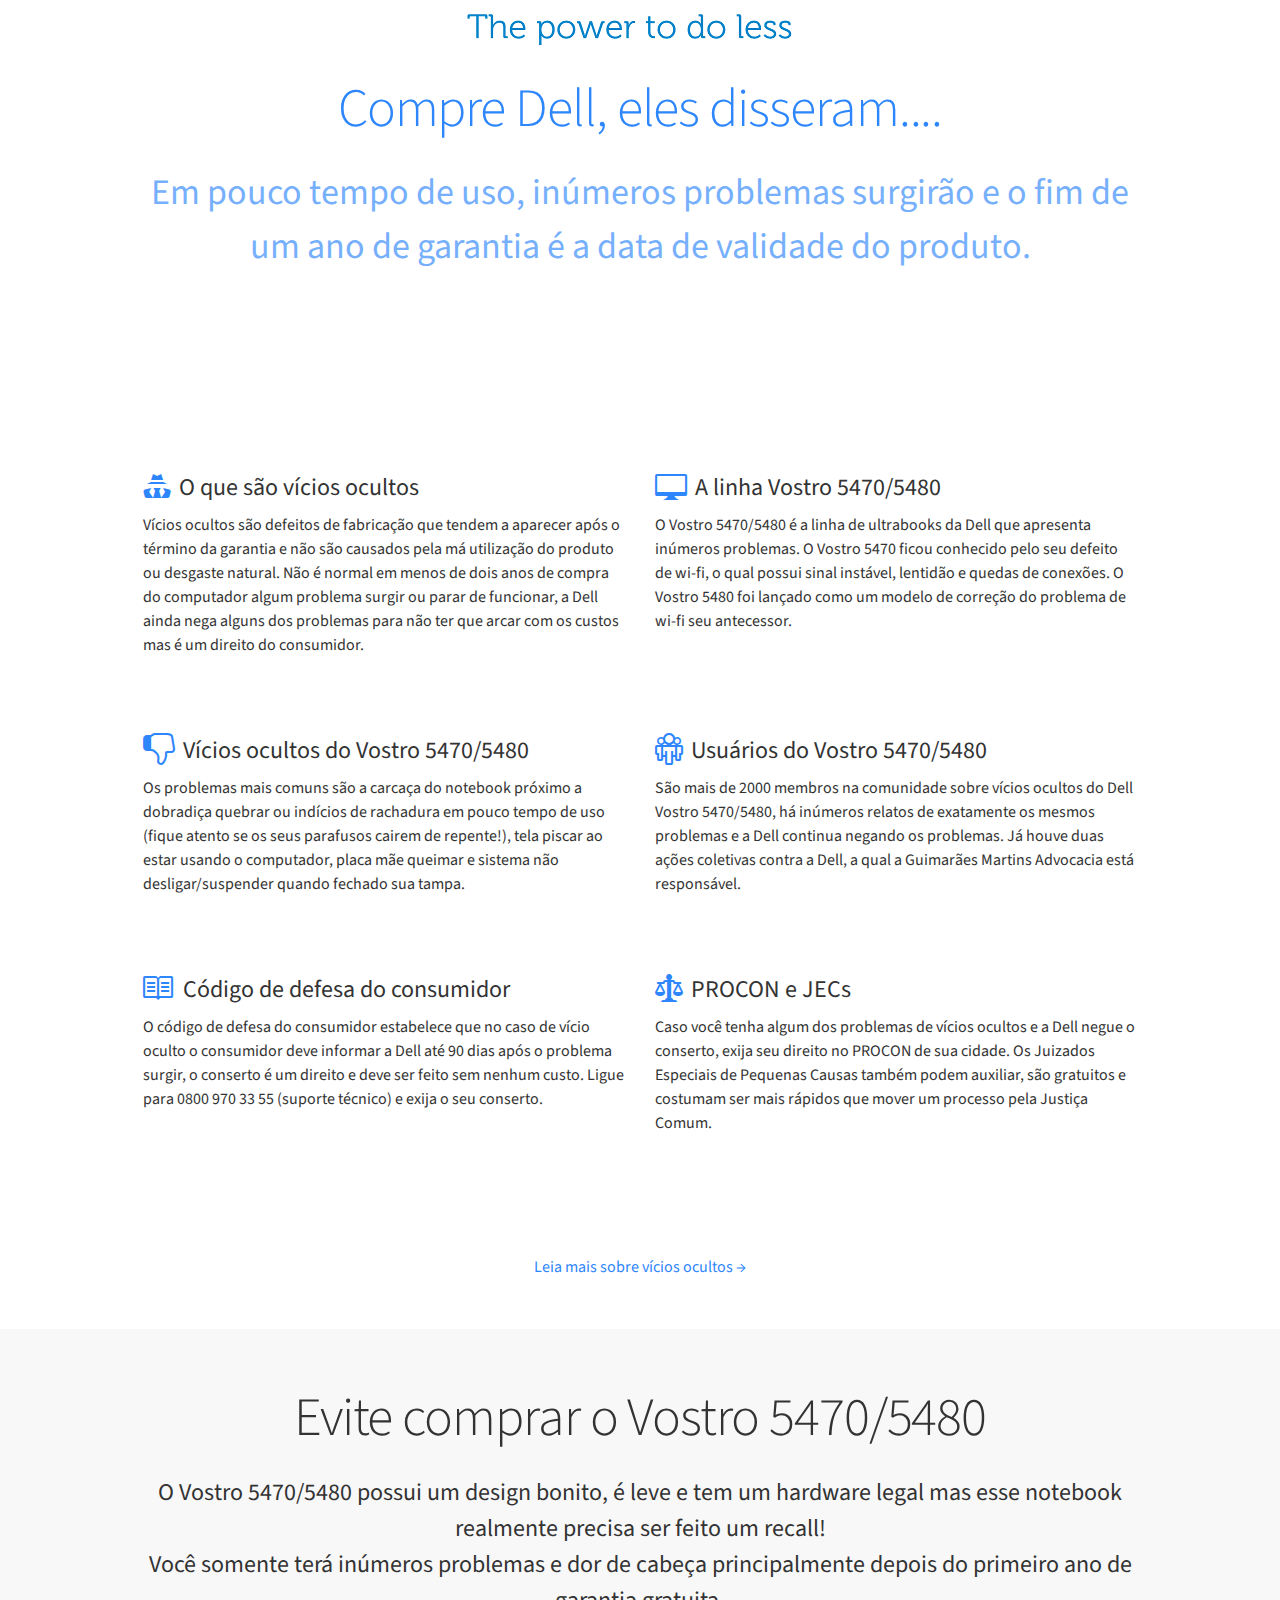
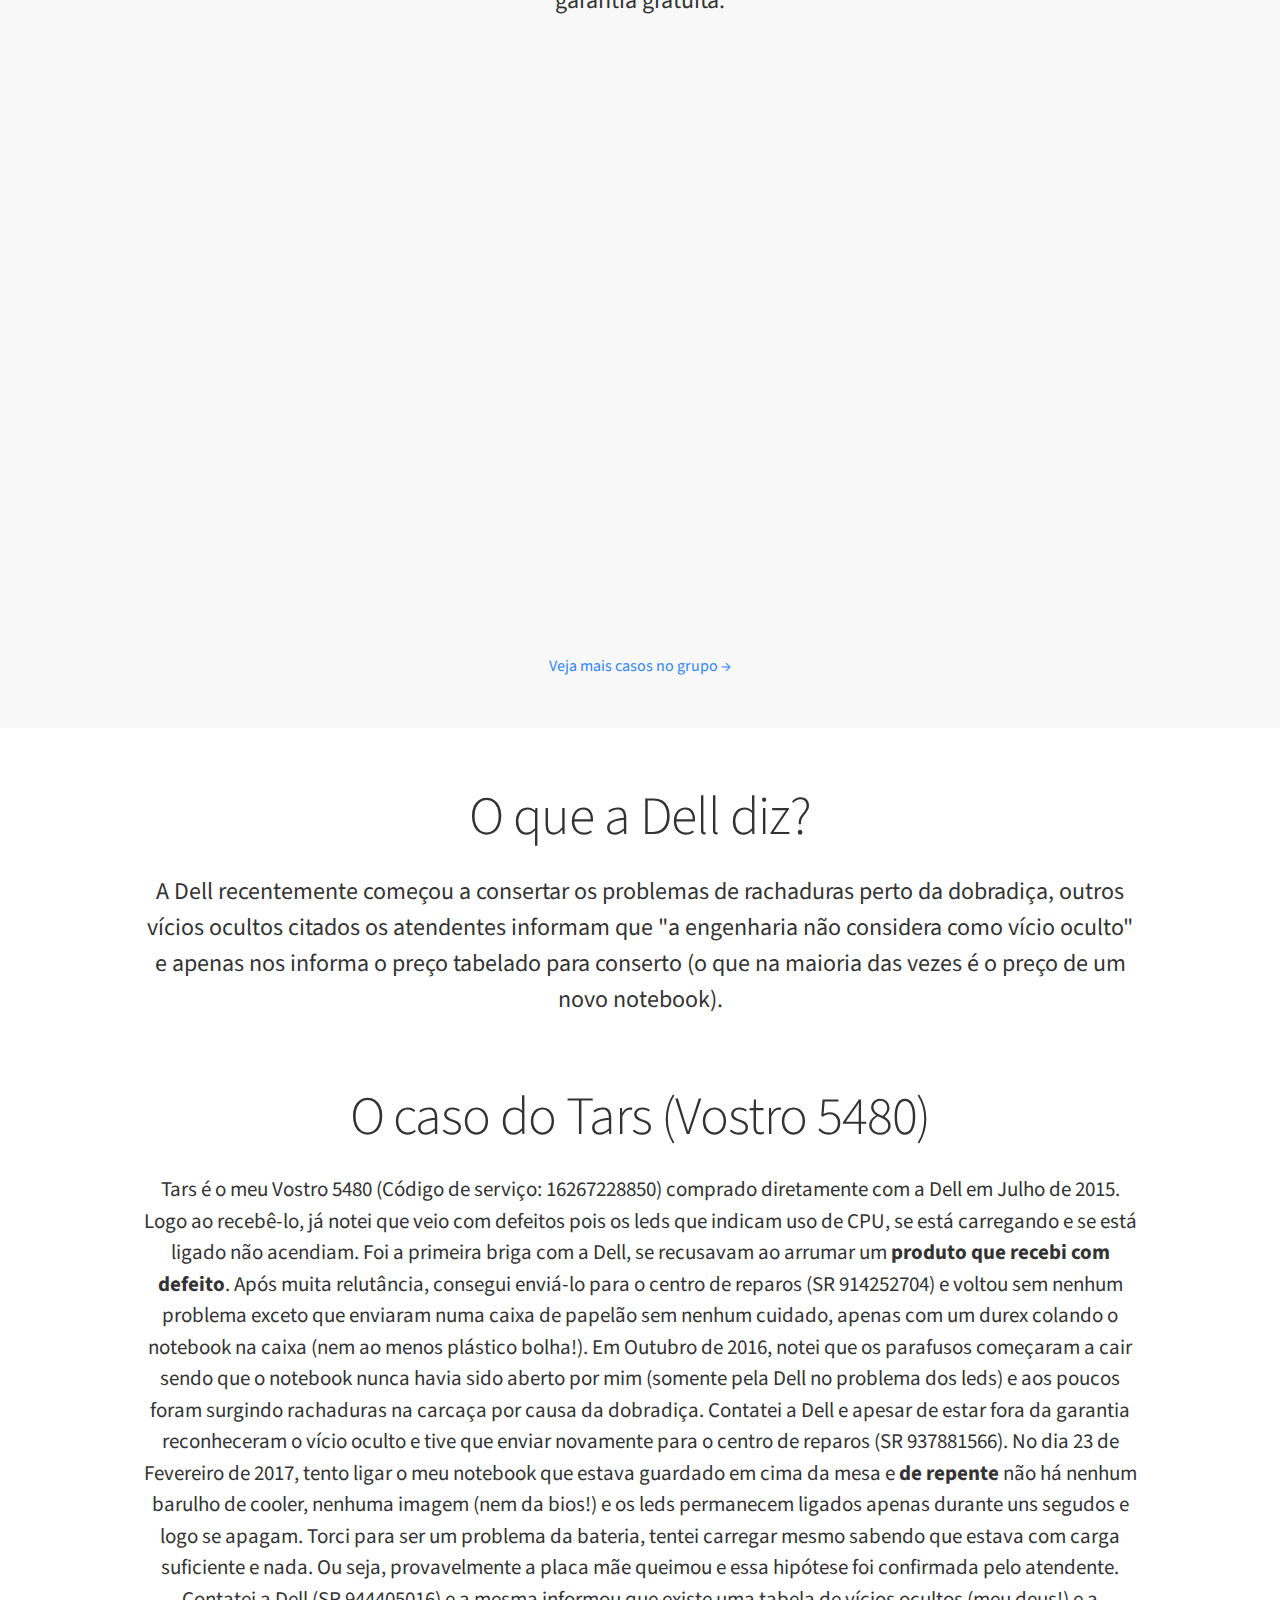
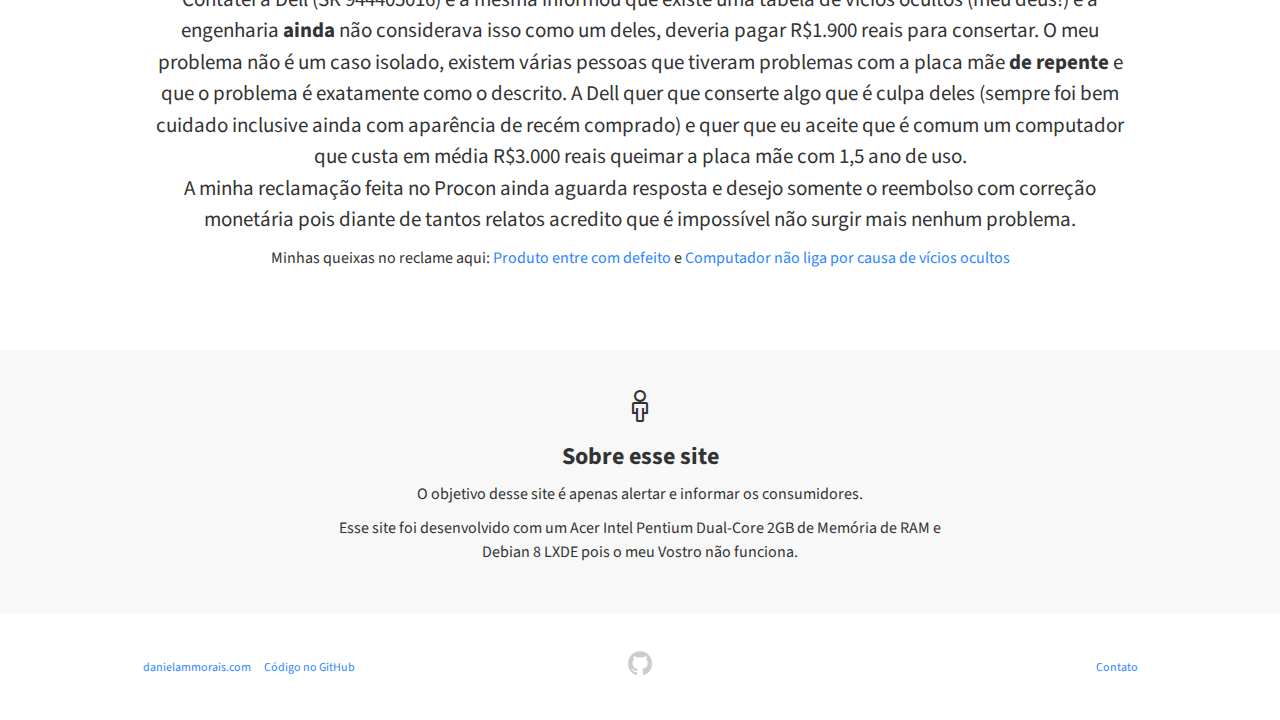
==== index.html @ db34f9fc "Alteracao de imagem" ====
<!DOCTYPE html>
<html lang="en">
<head>
  <meta charset="utf-8">
  <meta http-equiv="X-UA-Compatible" content="IE=edge">
  <meta name="viewport" content="width=device-width, initial-scale=1">
  <link rel="shortcut icon" href="/assets/img/favicon.ico" type="image/x-icon">
  <link rel="stylesheet" href="/assets/css/style.css">
  <link rel="stylesheet" href="https://fonts.googleapis.com/css?family=Source+Sans+Pro:400,300,700">
<script>
  (function(i,s,o,g,r,a,m){i['GoogleAnalyticsObject']=r;i[r]=i[r]||function(){
  (i[r].q=i[r].q||[]).push(arguments)},i[r].l=1*new Date();a=s.createElement(o),
  m=s.getElementsByTagName(o)[0];a.async=1;a.src=g;m.parentNode.insertBefore(a,m)
  })(window,document,'script','https://www.google-analytics.com/analytics.js','ga');

  ga('create', 'UA-92626736-1', 'auto');
  ga('send', 'pageview');

</script>
</head>

<body class="home">

  <div class="full-width olives">
    <div class="navbar">
        <div class="container">
            <!--<a href="/"><img class="logo" src="/assets/img/logomark.png" alt="GitHub and Government" width="269" height="23"></a>
            <ul>
              <li><a href="/community/">Who's using GitHub</a></li>
              <li><a href="https://github.com/government/welcome#readme">Peer Group</a></li>
              <li><a href="/accessibility">Accessibility</a></li>
              <li><a href="/#contact-a-human">Contact</a></li>
            </ul>-->
        </div>
    </div>
    <!-- .full-width here gets closed on support-page.html and home.html layouts -->

  <div class="splash container">
    <div class="row-fluid">
      <div class="span12">
        <!--<h1>How build software</h1>
        <h2>Collaborate on code, data, policy, or procurement within your agency or with the public.</h2>-->
      </div>
    </div>
  </div>
</div><!-- ends .full-width that started in header.html -->

<div>

 <div class="splash container">
 	<div class="row-fluid">
		<div class="span12">
	        <h1>Compre Dell, eles disseram....</h1>
	        <h2>Em pouco tempo de uso, inúmeros problemas surgirão e o fim de um ano de garantia é a data de validade do produto.</h2>
	    </div>
    </div>
</div>
<div class="mini-section">
<div class="section container features">
  <div class="row">
    <div class="col-md-6 feature">
      <span class="mega-octicon octicon-gist-secret"></span>
      <h3>O que são vícios ocultos</h3>
      <p>Vícios ocultos são defeitos de fabricação que tendem a aparecer após o término da garantia e não são causados pela má utilização do produto ou desgaste natural. Não é normal em menos de dois anos de compra do computador algum problema surgir ou parar de funcionar, a Dell ainda nega alguns dos problemas para não ter que arcar com os custos mas é um direito do consumidor.</p>
    </div>
    <div class="col-md-6 feature">
      <span class="mega-octicon octicon-device-desktop"></span>
	  <h3>A linha Vostro 5470/5480</h3>
      <p>O Vostro 5470/5480 é a linha de ultrabooks da Dell que apresenta inúmeros problemas. O Vostro 5470 ficou conhecido pelo seu defeito de wi-fi, o qual possui sinal instável, lentidão e quedas de conexões. O Vostro 5480 foi lançado como um modelo de correção do problema de wi-fi seu antecessor. </p>
    </div>
  </div>

  <div class="row">
    <div class="col-md-6 feature">
      <span class="mega-octicon octicon-thumbsdown"></span>
      <h3>Vícios ocultos do Vostro 5470/5480</h3>
      <p>Os problemas mais comuns são a carcaça do notebook próximo a dobradiça quebrar ou indícios de rachadura em pouco tempo de uso (fique atento se os seus parafusos cairem de repente!), tela piscar ao estar usando o computador, placa mãe queimar e sistema não desligar/suspender quando fechado sua tampa. </p>
    </div>
    <div class="col-md-6 feature">
      <span class="mega-octicon octicon-organization"></span>
	 <h3>Usuários do Vostro 5470/5480</h3>
      <p>São mais de 2000 membros na comunidade sobre vícios ocultos do Dell Vostro 5470/5480, há inúmeros relatos de exatamente os mesmos problemas e a Dell continua negando os problemas. Já houve duas ações coletivas contra a Dell, a qual a Guimarães Martins Advocacia está responsável.</p>
    </div>
  </div>

  <div class="row">
    <div class="col-md-6 feature">
      <span class="mega-octicon octicon-book"></span>
 <h3>Código de defesa do consumidor</h3>
      <p>O código de defesa do consumidor estabelece que no caso de vício oculto o consumidor deve informar a Dell até 90 dias após o problema surgir, o conserto é um direito e deve ser feito sem nenhum custo. Ligue para  0800 970 33 55 (suporte técnico) e exija o seu conserto. </p>
    </div>
    <div class="col-md-6 feature">
      <span class="mega-octicon octicon-law"></span>
      <h3>PROCON e JECs</h3>
      <p>Caso você tenha algum dos problemas de vícios ocultos e a Dell negue o conserto, exija seu direito no PROCON de sua cidade. Os Juizados Especiais de Pequenas Causas também podem auxiliar, são gratuitos e costumam ser mais rápidos que mover um processo pela Justiça Comum.</p>
    </div>
  </div>
  </div>
  <p><a href="https://joaoluizcunhajunior.jusbrasil.com.br/artigos/183881141/vicio-oculto-voce-sabe-o-que-e">Leia mais sobre vícios ocultos &rarr;</a></p>
</div>
</div>

<div class="mini-section more-than">
  <div class="container">
    <h1 id="more-than-just-code">Evite comprar o Vostro 5470/5480</h1>
    <h3 class="lead-graf">O Vostro 5470/5480 possui um design bonito, é leve e tem um hardware legal mas esse notebook realmente precisa ser feito um recall!<br> Você somente terá inúmeros problemas e dor de cabeça principalmente depois do primeiro ano de garantia gratuita.</h3>

    <div class="row section source-data-code">
      <div class="col-md-4 animate-out">
        <h3>Tela piscando</h3>
          <img src="assets/img/vostro_1.jpg" alt="Problema de tela piscando"/></a>
        </p>
        <small>Durante o uso normal, a tela começa a piscar de repente! Sortudos (só que não!) são aqueles que a placa mãe já queima de vez e os poupa de mais esse problema.</small>
      </div>

      <div class="col-md-4 animate-out">
        <h3>Rachaduras na carcaça</h3>
          <img src="assets/img/vostro_2.jpg" alt="GeoJSON diff of Illinois 4th Congressional District"/></a>
        </p>
        <small>Próximo a dobradiça surgirão pequenas rachaduras e seu coração até dói de abrir/fechar a tampa</small>
      </div>

      <div class="col-md-4 animate-out">
        <h3>A Dell não é cuidadosa</h3>
          <img src="assets/img/vostro_3.jpg" alt="Project Open Data"/></a>
        </p>
        <small>Seu notebook sempre irá retornar do reparo numa caixa toda ferrada e apenas com uns durex colados (nem ao menos plástico bolha)</a></small>
      </div>
    </div>

  </div>
  <p><a href="https://www.facebook.com/groups/837048073078590/">Veja mais casos no grupo &rarr;</a></p>
</div>


<div class="mini-section" style="overflow: hidden;">
  <div class="container">
    <h1 id="join-the-revolution">O que a Dell diz?</h1>
    <h3 class="lead-graf">A Dell recentemente começou a consertar os problemas de rachaduras perto da dobradiça, outros vícios ocultos citados os atendentes informam que "a engenharia não considera como vício oculto" e apenas nos informa o preço tabelado para conserto (o que na maioria das vezes é o preço de um novo notebook).</h3>
  </div>

<div id="get-started" class="mini-section">
  <div class="container">
    <h1>O caso do Tars (Vostro 5480)</h1>
    <h3 class="lead-graf">Tars é o meu Vostro 5480 (Código de serviço: 16267228850) comprado diretamente com a Dell em Julho de 2015. Logo ao recebê-lo, já notei que veio com defeitos pois os leds que indicam uso de CPU, se está carregando e se está ligado não acendiam. Foi a primeira briga com a Dell, se recusavam ao arrumar um <b>produto que recebi com defeito</b>. Após muita relutância, consegui enviá-lo para o centro de reparos (SR 914252704) e voltou sem nenhum problema exceto que enviaram numa caixa de papelão sem nenhum cuidado, apenas com um durex colando o notebook na caixa (nem ao menos plástico bolha!). Em Outubro de 2016, notei que os parafusos começaram a cair sendo que o notebook nunca havia sido aberto por mim (somente pela Dell no problema dos leds) e aos poucos foram surgindo rachaduras na carcaça por causa da dobradiça. Contatei a Dell e apesar de estar fora da garantia reconheceram o vício oculto e tive que enviar novamente para o centro de reparos (SR 937881566). No dia 23 de Fevereiro de 2017, tento ligar o meu notebook que estava guardado em cima da mesa e <b>de repente</b> não há nenhum barulho de cooler, nenhuma imagem (nem da bios!) e os leds permanecem ligados apenas durante uns segudos e logo se apagam. Torci para ser um problema da bateria, tentei carregar mesmo sabendo que estava com carga suficiente e nada. Ou seja, provavelmente a placa mãe queimou e essa hipótese foi confirmada pelo atendente. Contatei a Dell (SR 944405016) e a mesma informou que existe uma tabela de vícios ocultos (meu deus!) e a engenharia <b>ainda</b> não considerava isso como um deles, deveria pagar R$1.900 reais para consertar. O meu problema não é um caso isolado, existem várias pessoas que tiveram problemas com a placa mãe <b>de repente</b> e que o problema é exatamente como o descrito. A Dell quer que conserte algo que é culpa deles (sempre foi bem cuidado inclusive ainda com aparência de recém comprado) e quer que eu aceite que é comum um computador que custa em média R$3.000 reais queimar a placa mãe com 1,5 ano de uso.<br>A minha reclamação feita no Procon ainda aguarda resposta e desejo somente o reembolso com correção monetária pois diante de tantos relatos acredito que é impossível não surgir mais nenhum problema.</h3>
Minhas queixas no reclame aqui: <a href="https://www.reclameaqui.com.br/13898141/dell-computadores-do-brasil/produto-entregue-com-defeito/">Produto entre com defeito</a> e <a href="https://www.reclameaqui.com.br/QBxK4xkMr_aJlCnK/dell-computadores-do-brasil/computador-nao-liga-por-causa-de-vicios-ocultos/">Computador não liga por causa de vícios ocultos</a>

    </div>
</div>
</div>


<div id="contact-a-human" class="full-width human">
  <div class="container mini-section">
    <span class="mega-octicon octicon-person"></span>
    <h3>Sobre esse site</h3>
	<p>O objetivo desse site é apenas alertar e informar os consumidores.</p>
	<p>Esse site foi desenvolvido com um Acer Intel Pentium Dual-Core 2GB de Memória de RAM e Debian 8 LXDE pois o meu Vostro não funciona.</p>
  </div>
</div>


</div>

    <footer class="container">
      <div class="site-footer clearfix">
        <ul class="site-footer-links right no-style-list">
          <li><a href="mailto:dani.m@hotmail.co.uk">Contato</a></li>
        </ul>

        <a href="/">
          <span class="mega-octicon octicon-mark-github"></span>
        </a>

        <ul class="site-footer-links no-style-list">
          <li><a href="http://danielammorais.com/">danielammorais.com</a></li>
          <li class="no-mobile"><a href="https://github.com/naocompredell">Código no GitHub</a></li>
        </ul>
      </div>
    </footer>
    <script src="/assets/vendor/anchor-js/anchor.min.js"></script>
    <script src="/assets/vendor/jquery/dist/jquery.min.js"></script>
    <script>anchors.add('.org-type h4');</script>
    
      <script src="/assets/js/home.js"></script>
    
  </body>
</html>
<!-- Proudly powered by GitHub Pages ~ Generated 2017-02-26 11:15:12 -0300 -->
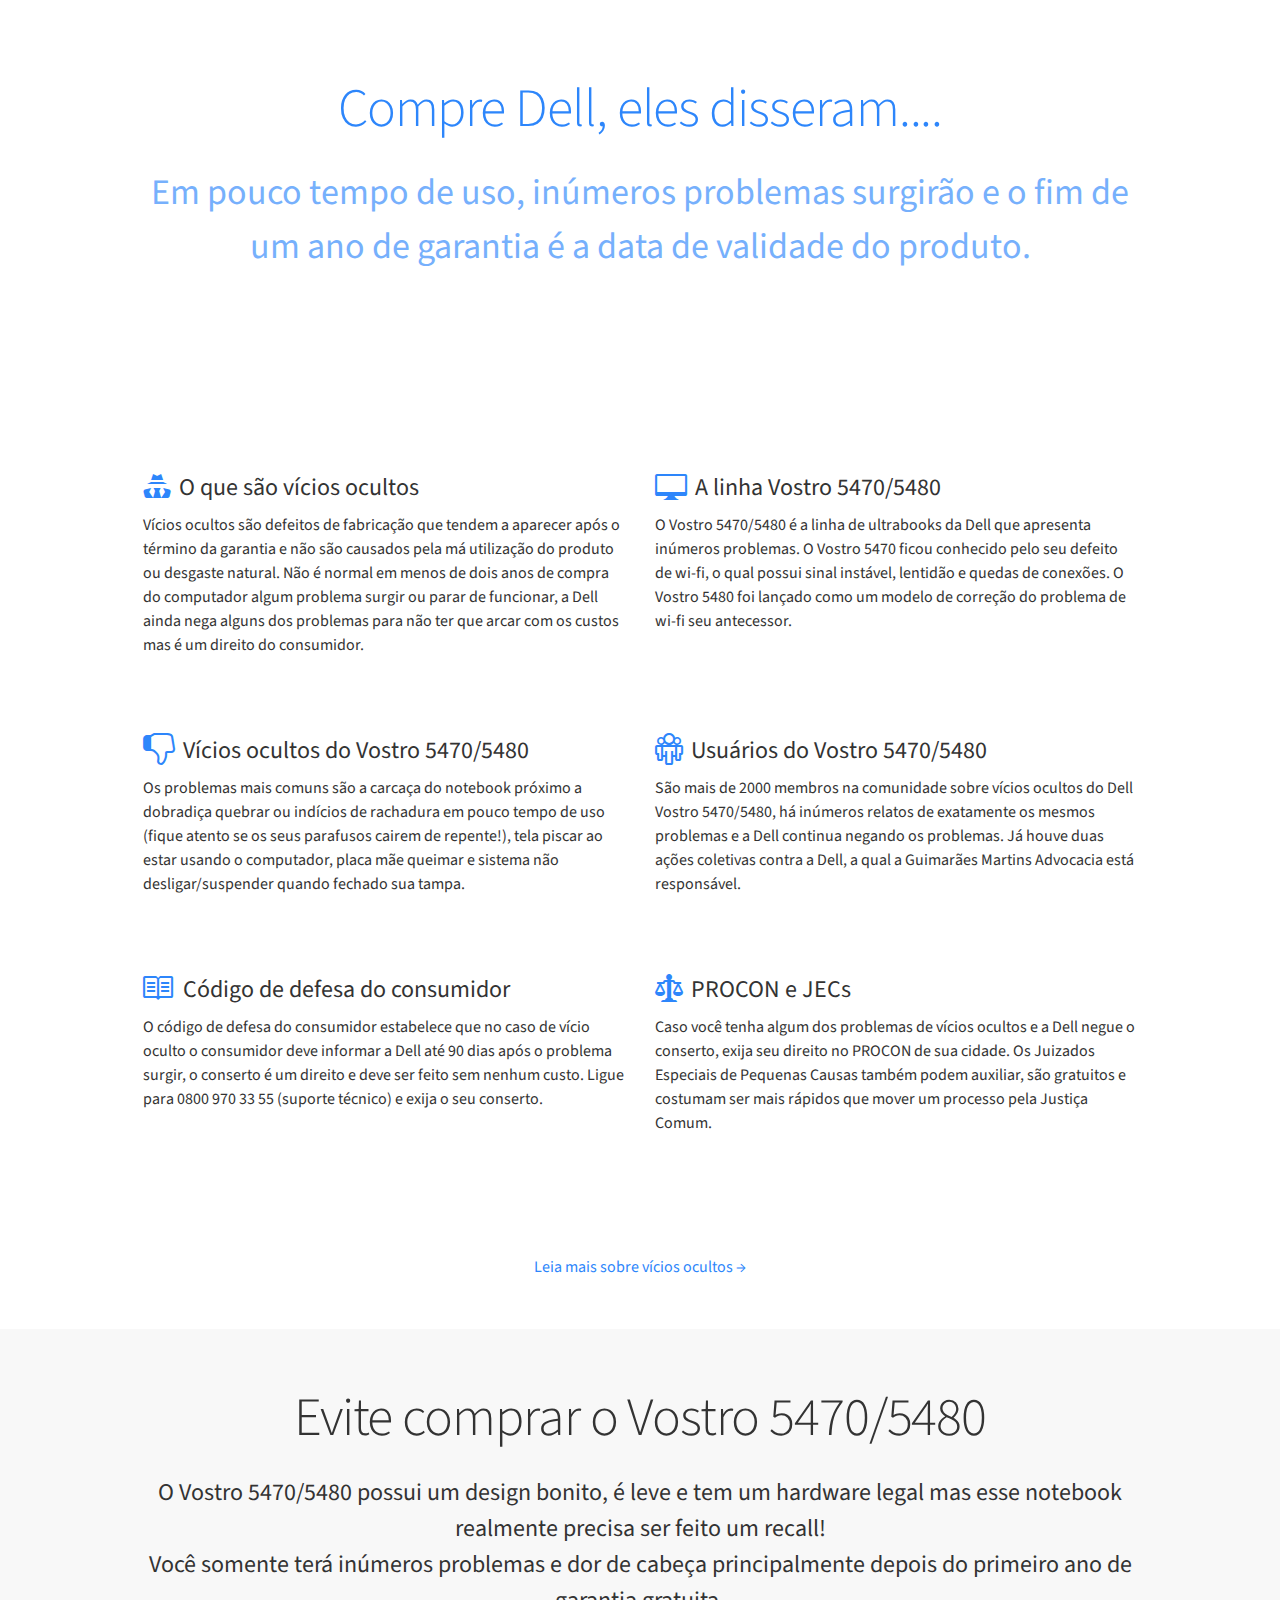
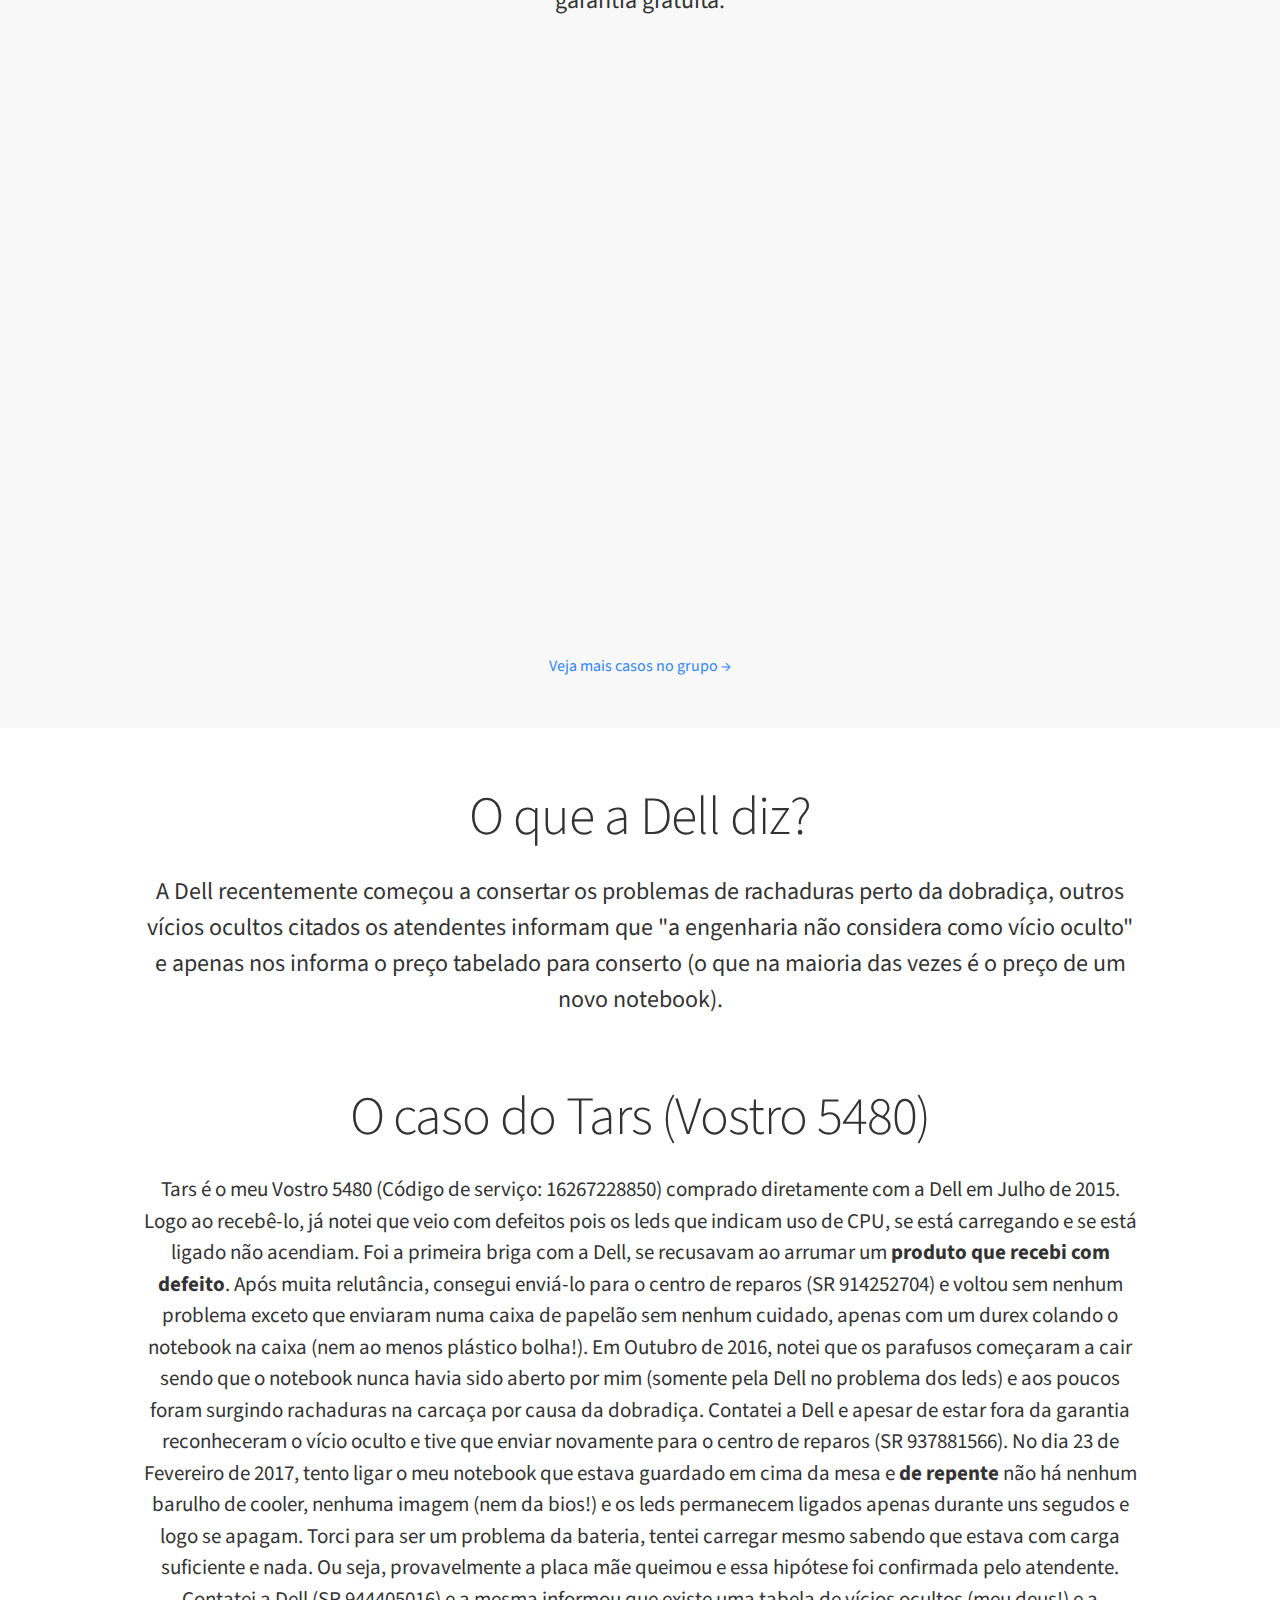
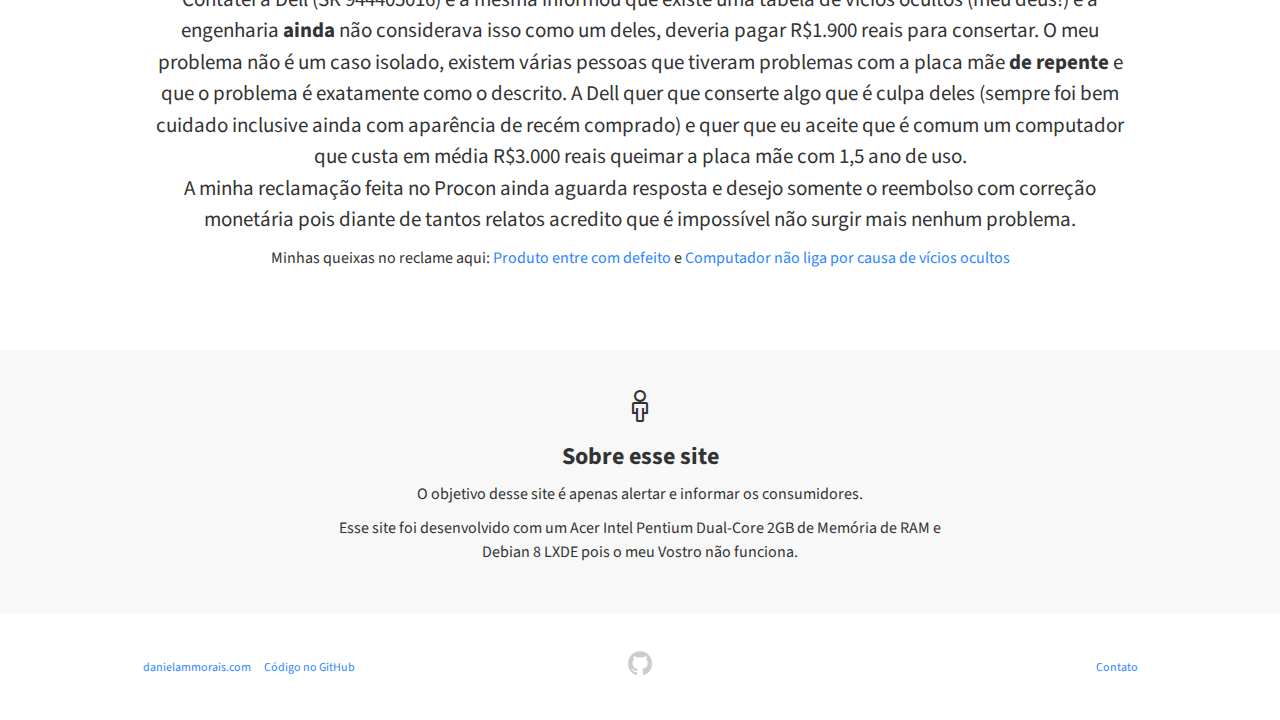
==== commit 8573ef90: "Atualizar titulo" ====
--- a/index.html
+++ b/index.html
@@ -1,6 +1,7 @@
 <!DOCTYPE html>
 <html lang="en">
 <head>
+  <title>Não compre Dell: evite dor de cabeça</title> 
   <meta charset="utf-8">
   <meta http-equiv="X-UA-Compatible" content="IE=edge">
   <meta name="viewport" content="width=device-width, initial-scale=1">
@@ -15,6 +16,17 @@
 
   ga('create', 'UA-92626736-1', 'auto');
   ga('send', 'pageview');
+ <meta property="og:locale" content="pt_BR">
+ <meta property="og:url" content="http://www.naocompredell.com">
+ <meta property="og:title" content="Não compre Dell: evite dor de cabeça">
+ <meta property="og:site_name" content="Não Compre Dell">
+ <meta property="og:description" content="O Dell Vostro 5470/5480 possui inúmeros problemas de fábrica e a empresa se nega a consertar.">
+- 
+<meta property="og:image" content="http://naocompredell.com/assets/img/vostro_2.jpg">
+<meta property="og:image:type" content="image/jpeg">
+<meta property="og:image:width" content="800">
+<meta property="og:image:height" content="600"> 
+<meta property="og:type" content="website">
 
 </script>
 </head>
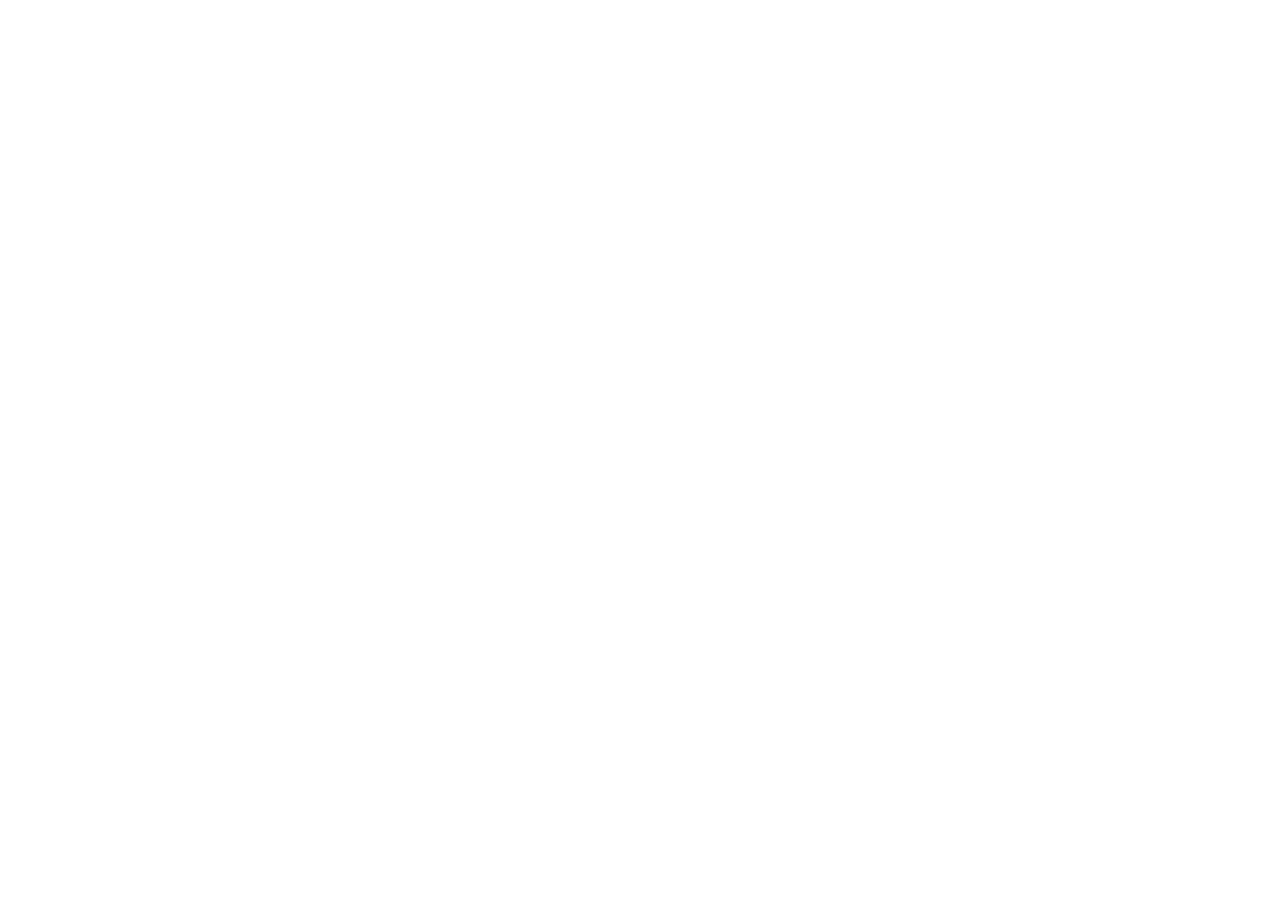
==== commit 4906ccd2: "Pagina de jurisprudencia e relatos" ====
--- a/index.html
+++ b/index.html
@@ -1,7 +1,7 @@
 <!DOCTYPE html>
 <html lang="en">
+<title>Não compre Dell: Evite dor de cabeça
 <head>
-  <title>Não compre Dell: evite dor de cabeça</title> 
   <meta charset="utf-8">
   <meta http-equiv="X-UA-Compatible" content="IE=edge">
   <meta name="viewport" content="width=device-width, initial-scale=1">
@@ -16,24 +16,23 @@
 
   ga('create', 'UA-92626736-1', 'auto');
   ga('send', 'pageview');
- <meta property="og:locale" content="pt_BR">
+  <meta property="og:locale" content="pt_BR">
  <meta property="og:url" content="http://www.naocompredell.com">
  <meta property="og:title" content="Não compre Dell: evite dor de cabeça">
  <meta property="og:site_name" content="Não Compre Dell">
  <meta property="og:description" content="O Dell Vostro 5470/5480 possui inúmeros problemas de fábrica e a empresa se nega a consertar.">
-- 
-<meta property="og:image" content="http://naocompredell.com/assets/img/vostro_2.jpg">
-<meta property="og:image:type" content="image/jpeg">
-<meta property="og:image:width" content="800">
-<meta property="og:image:height" content="600"> 
-<meta property="og:type" content="website">
+ <meta property="og:image" content="http://naocompredell.com/assets/img/vostro_2.jpg">
+ <meta property="og:image:type" content="image/jpeg">
+ <meta property="og:image:width" content="800">
+ <meta property="og:image:height" content="600"> 
+ <meta property="og:type" content="website">
 
 </script>
 </head>
 
 <body class="home">
 
-  <div class="full-width olives">
+  <div class="full-width">
     <div class="navbar">
         <div class="container">
             <!--<a href="/"><img class="logo" src="/assets/img/logomark.png" alt="GitHub and Government" width="269" height="23"></a>
@@ -142,19 +141,67 @@
 
   </div>
   <p><a href="https://www.facebook.com/groups/837048073078590/">Veja mais casos no grupo &rarr;</a></p>
-</div>
-
+	
+</div>
+
+<!-- 
+<div class="mini-section">
+<div class="section container features">
+  <div class="row">
+    <div class="col-md-6 feature">
+      <span class="mega-octicon octicon-gist-secret"></span>
+      <h3>O que são vícios ocultos</h3>
+      <p>Vícios ocultos são defeitos de fabricação que tendem a aparecer após o término da garantia e não são causados pela má utilização do produto ou desgaste natural. Não é normal em menos de dois anos de compra do computador algum problema surgir ou parar de funcionar, a Dell ainda nega alguns dos problemas para não ter que arcar com os custos mas é um direito do consumidor.</p>
+    </div>
+    <div class="col-md-6 feature">
+      <span class="mega-octicon octicon-device-desktop"></span>
+	  <h3>A linha Vostro 5470/5480</h3>
+      <p>O Vostro 5470/5480 é a linha de ultrabooks da Dell que apresenta inúmeros problemas. O Vostro 5470 ficou conhecido pelo seu defeito de wi-fi, o qual possui sinal instável, lentidão e quedas de conexões. O Vostro 5480 foi lançado como um modelo de correção do problema de wi-fi seu antecessor. </p>
+    </div>
+  </div>
+-->
 
 <div class="mini-section" style="overflow: hidden;">
+  <h1 id="join-the-revolution">Relatos de consumidores</h1>
+  <div class="container">
+	<div class="row">
+	<div class="col-md-6 feature">
+	<h3 align="left">Felipe Jimenez</h3>
+    <p align="left">A gente sempre pensa que nunca uma situação ruim vai acontecer com a gente, mas... Essa é a segunda carcaça que eu utilizo, pois a primeira já quebrou faz um tempo. Hoje na hora de ligar meu "Ultrabook", ele pisca o led e apaga, como tantos outros relatos por aqui.</p>
+	</div>
+	<div class="col-md-6 feature">
+	<h3 align="left">Felipe Haddad</h3>
+	<p align="left">Se vc gostar de viver no estilo carpe diem, é um notebook ótimo! Vc nunca sabe se ele estará funcionando no dia seguinte, precisa aproveitar todos os momentos!</p>	
+	</div>
+  </div>
+	<div class="row">
+    <div class="col-md-6 feature">
+        <h3 align="left">Soledad Montalbetti Magri</h3>
+        <p align="left">O meu teve problema na placa mãe com 6 meses. Recebi o dinheiro de volta após ir ao PROCON, após muita discussão, dor de cabeça e mentiras por parte da Dell. Fui até bloqueada no Facebook pela página deles. Nunca fui tratada assim por uma empresa. Alegavam queda do computador após dois envios e supostamente conserto por parte deles. Ou seja além de [editado] pois já tinham reconhecido o vício e da segunda vez que enviei para conserto inventaram que eu teria que pagar pela troca da placa pois o computador tinha marca de queda (só tinha a dobradiça forçada obviamente por eles na hora do conserto). Tb recebi ele numa caixa espantosa, com fita mal colocada, sem papel bolha. Claro que quando o caso foi para o PROCON [editado] viu que era um caso perdido e decidiu me pagar. O que me pagaram não paga o que passei. Minha filha ficou 6 meses sem computador. Por isso a pesar do reembolso nunca mas nunca mas nunca irei comprar nenhum produto Dell. Me pergunto se a Dell americana é assim ou sabe disto. Não entendo a política da empresa. À longo prazo só estão detonando a marca. Pq não fazem um recall a grande escala? Pq os vícios até agora não foram resolvidos nos novos modelos? Que tipo de engenheiros, desenhistas, cientistas da computação essa empresa tem? Um desastre</p>
+        </div>
+	<div class="col-md-6 feature">
+		<h3 align="left">Jefreson Gil Billieri</h3>
+    <p align="left">Sou mais um a encordoar este Ranking. A primeira coisa que deixou de funcionar foi o tal TouchScreen. Quando vi a extensa lista de reclamações encaminhadas e nada resolvido, nem fui atrás pois não fazia falta. Com pouco mais de 6 meses de uso rachou a primeira tampa. Entrei em contato pelo site. Até hoje aguardo resposta. Então encontrei a tampa e fiz a substituição. Fiquei estarrecido quando o técnico me falou que este problema era corriqueira, pelo afrouxamento dos parafusos da base. Ou seja um grave erro de projeto e que qualquer empresa de respeito chamaria para Recall. E o corriqueiro aconteceu novamente. Desta vez a tampa rachou em ambos os lados.</p>
+      </div>
+  </div>
+  </div>
+  </div>
+</div>
+</div>
+<div class="mini-section" style="overflow: hidden;">
   <div class="container">
     <h1 id="join-the-revolution">O que a Dell diz?</h1>
-    <h3 class="lead-graf">A Dell recentemente começou a consertar os problemas de rachaduras perto da dobradiça, outros vícios ocultos citados os atendentes informam que "a engenharia não considera como vício oculto" e apenas nos informa o preço tabelado para conserto (o que na maioria das vezes é o preço de um novo notebook).</h3>
+    <h3 class="lead-graf">A Dell recentemente começou a consertar os problemas de rachaduras perto da dobradiça e tela piscada, outros vícios ocultos citados os atendentes informam que "a engenharia não considera como vício oculto" e apenas nos informa o preço tabelado para conserto (o que na maioria das vezes é o preço de um novo notebook).</h3>
+  </div>
+  <div class="container">
+    <h1 id="join-the-revolution">Jurisprudência</h1>
+    <h3 class="lead-graf">Clique <a href="https://www.jusbrasil.com.br/jurisprudencia/busca?q=dell%20vostro%205470">aqui</a> para acessar os casos.</h3>
   </div>
 
 <div id="get-started" class="mini-section">
   <div class="container">
     <h1>O caso do Tars (Vostro 5480)</h1>
-    <h3 class="lead-graf">Tars é o meu Vostro 5480 (Código de serviço: 16267228850) comprado diretamente com a Dell em Julho de 2015. Logo ao recebê-lo, já notei que veio com defeitos pois os leds que indicam uso de CPU, se está carregando e se está ligado não acendiam. Foi a primeira briga com a Dell, se recusavam ao arrumar um <b>produto que recebi com defeito</b>. Após muita relutância, consegui enviá-lo para o centro de reparos (SR 914252704) e voltou sem nenhum problema exceto que enviaram numa caixa de papelão sem nenhum cuidado, apenas com um durex colando o notebook na caixa (nem ao menos plástico bolha!). Em Outubro de 2016, notei que os parafusos começaram a cair sendo que o notebook nunca havia sido aberto por mim (somente pela Dell no problema dos leds) e aos poucos foram surgindo rachaduras na carcaça por causa da dobradiça. Contatei a Dell e apesar de estar fora da garantia reconheceram o vício oculto e tive que enviar novamente para o centro de reparos (SR 937881566). No dia 23 de Fevereiro de 2017, tento ligar o meu notebook que estava guardado em cima da mesa e <b>de repente</b> não há nenhum barulho de cooler, nenhuma imagem (nem da bios!) e os leds permanecem ligados apenas durante uns segudos e logo se apagam. Torci para ser um problema da bateria, tentei carregar mesmo sabendo que estava com carga suficiente e nada. Ou seja, provavelmente a placa mãe queimou e essa hipótese foi confirmada pelo atendente. Contatei a Dell (SR 944405016) e a mesma informou que existe uma tabela de vícios ocultos (meu deus!) e a engenharia <b>ainda</b> não considerava isso como um deles, deveria pagar R$1.900 reais para consertar. O meu problema não é um caso isolado, existem várias pessoas que tiveram problemas com a placa mãe <b>de repente</b> e que o problema é exatamente como o descrito. A Dell quer que conserte algo que é culpa deles (sempre foi bem cuidado inclusive ainda com aparência de recém comprado) e quer que eu aceite que é comum um computador que custa em média R$3.000 reais queimar a placa mãe com 1,5 ano de uso.<br>A minha reclamação feita no Procon ainda aguarda resposta e desejo somente o reembolso com correção monetária pois diante de tantos relatos acredito que é impossível não surgir mais nenhum problema.</h3>
+    <h3 class="lead-graf" align="left">Tars é o meu Vostro 5480 (Código de serviço: 16267228850) comprado diretamente com a Dell em Julho de 2015. Logo ao recebê-lo, já notei que veio com defeitos pois os leds que indicam uso de CPU, se está carregando e se está ligado não acendiam. Foi a primeira briga com a Dell, se recusavam ao arrumar um <b>produto que recebi com defeito</b>. Após muita relutância, consegui enviá-lo para o centro de reparos (SR 914252704) e voltou sem nenhum problema exceto que enviaram numa caixa de papelão sem nenhum cuidado, apenas com um durex colando o notebook na caixa (nem ao menos plástico bolha!). Em Outubro de 2016, notei que os parafusos começaram a cair sendo que o notebook nunca havia sido aberto por mim (somente pela Dell no problema dos leds) e aos poucos foram surgindo rachaduras na carcaça por causa da dobradiça. Contatei a Dell e apesar de estar fora da garantia reconheceram o vício oculto e tive que enviar novamente para o centro de reparos (SR 937881566). No dia 23 de Fevereiro de 2017, tento ligar o meu notebook que estava guardado em cima da mesa e <b>de repente</b> não há nenhum barulho de cooler, nenhuma imagem (nem da bios!) e os leds permanecem ligados apenas durante uns segudos e logo se apagam. Torci para ser um problema da bateria, tentei carregar mesmo sabendo que estava com carga suficiente e nada. Ou seja, provavelmente a placa mãe queimou e essa hipótese foi confirmada pelo atendente. Contatei a Dell (SR 944405016) e a mesma informou que existe uma tabela de vícios ocultos (meu deus!) e a engenharia <b>ainda</b> não considerava isso como um deles, deveria pagar R$1.900 reais para consertar. O meu problema não é um caso isolado, existem várias pessoas que tiveram problemas com a placa mãe <b>de repente</b> e que o problema é exatamente como o descrito. A Dell quer que conserte algo que é culpa deles (sempre foi bem cuidado inclusive ainda com aparência de recém comprado) e quer que eu aceite que é comum um computador que custa em média R$3.000 reais queimar a placa mãe com 1,5 ano de uso.<br>A minha reclamação feita no Procon ainda aguarda resposta e desejo somente o reembolso com correção monetária pois diante de tantos relatos acredito que é impossível não surgir mais nenhum problema.</h3>
 Minhas queixas no reclame aqui: <a href="https://www.reclameaqui.com.br/13898141/dell-computadores-do-brasil/produto-entregue-com-defeito/">Produto entre com defeito</a> e <a href="https://www.reclameaqui.com.br/QBxK4xkMr_aJlCnK/dell-computadores-do-brasil/computador-nao-liga-por-causa-de-vicios-ocultos/">Computador não liga por causa de vícios ocultos</a>
 
     </div>
@@ -166,7 +213,7 @@
   <div class="container mini-section">
     <span class="mega-octicon octicon-person"></span>
     <h3>Sobre esse site</h3>
-	<p>O objetivo desse site é apenas alertar e informar os consumidores.</p>
+	<p>O objetivo desse site é apenas alertar e informar os consumidores. Os relatos são opiniões e de responsabilidade exclusivamente dos seus autores.</p>
 	<p>Esse site foi desenvolvido com um Acer Intel Pentium Dual-Core 2GB de Memória de RAM e Debian 8 LXDE pois o meu Vostro não funciona.</p>
   </div>
 </div>
@@ -198,5 +245,5 @@
     
   </body>
 </html>
-<!-- Proudly powered by GitHub Pages ~ Generated 2017-02-26 11:15:12 -0300 -->
-
+<!-- Proudly powered by GitHub Pages ~ Generated 2017-02-26 15:45:40 -0300 -->
+
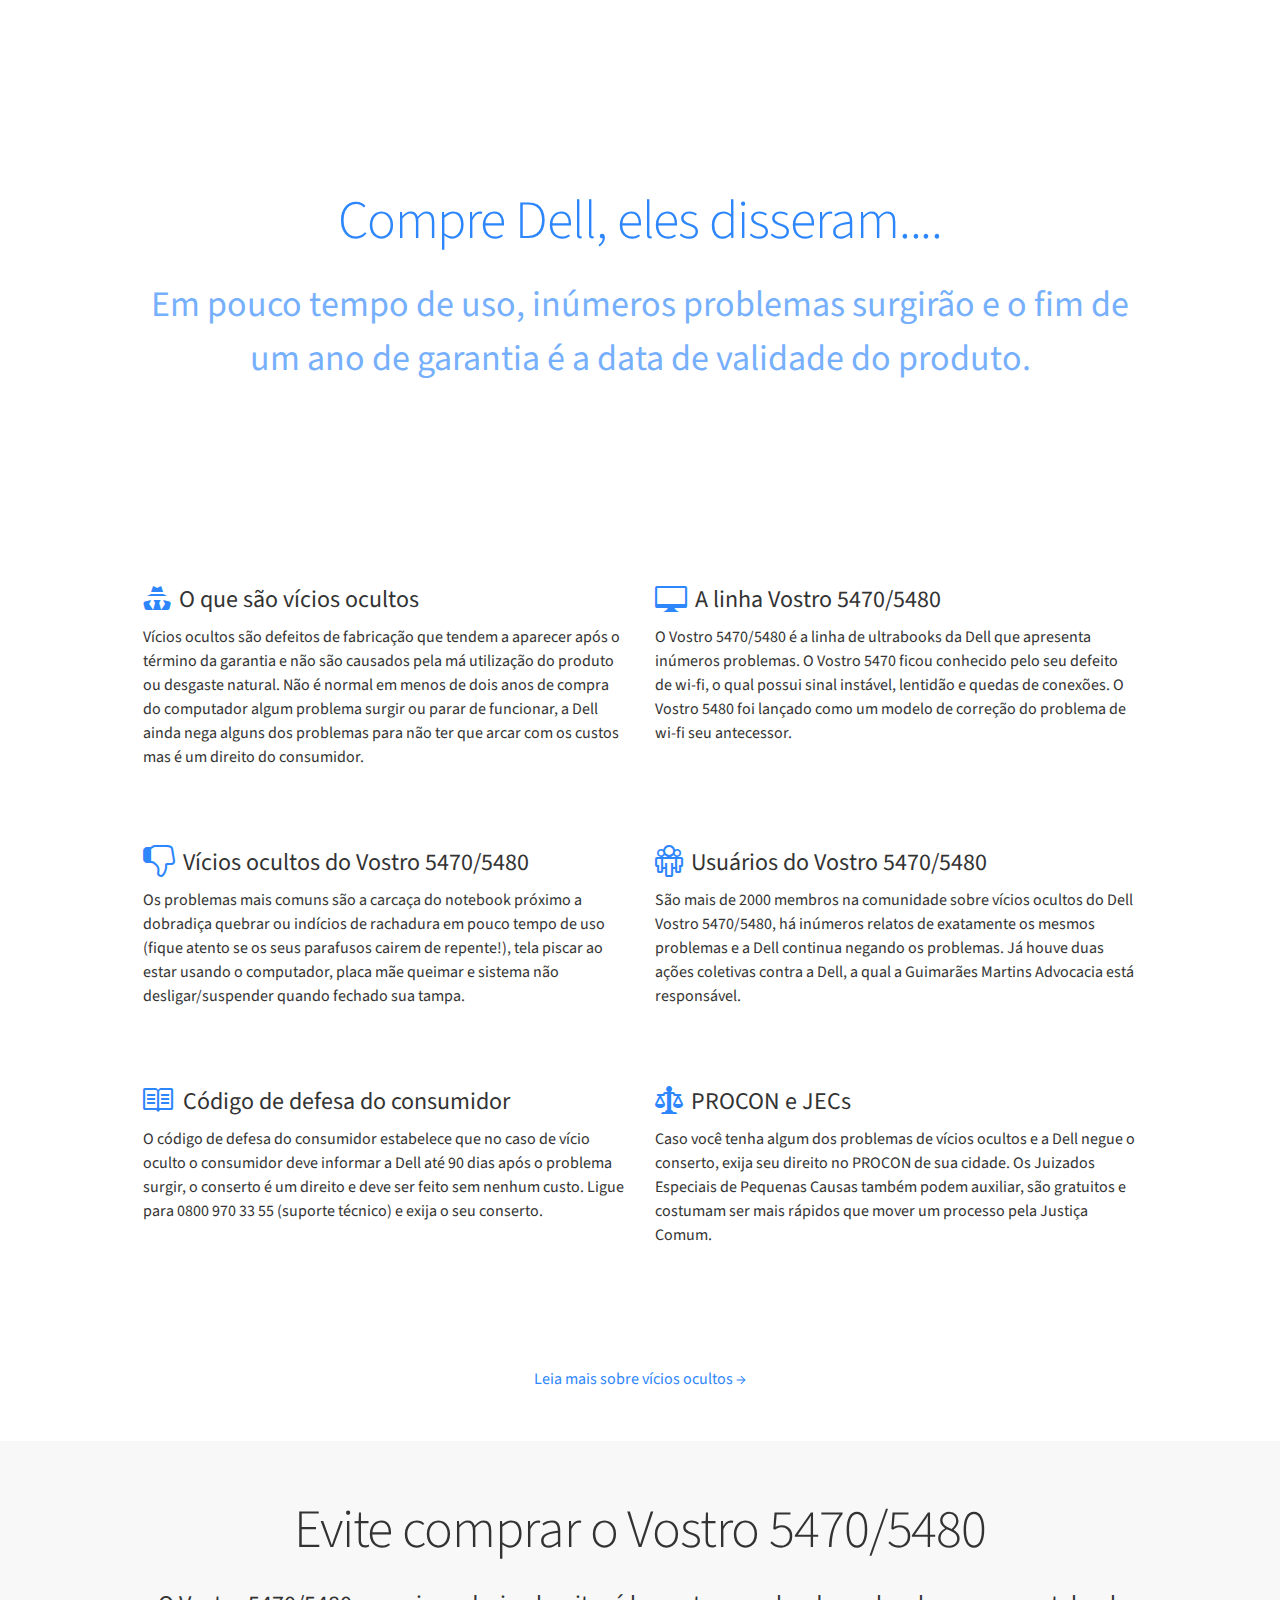
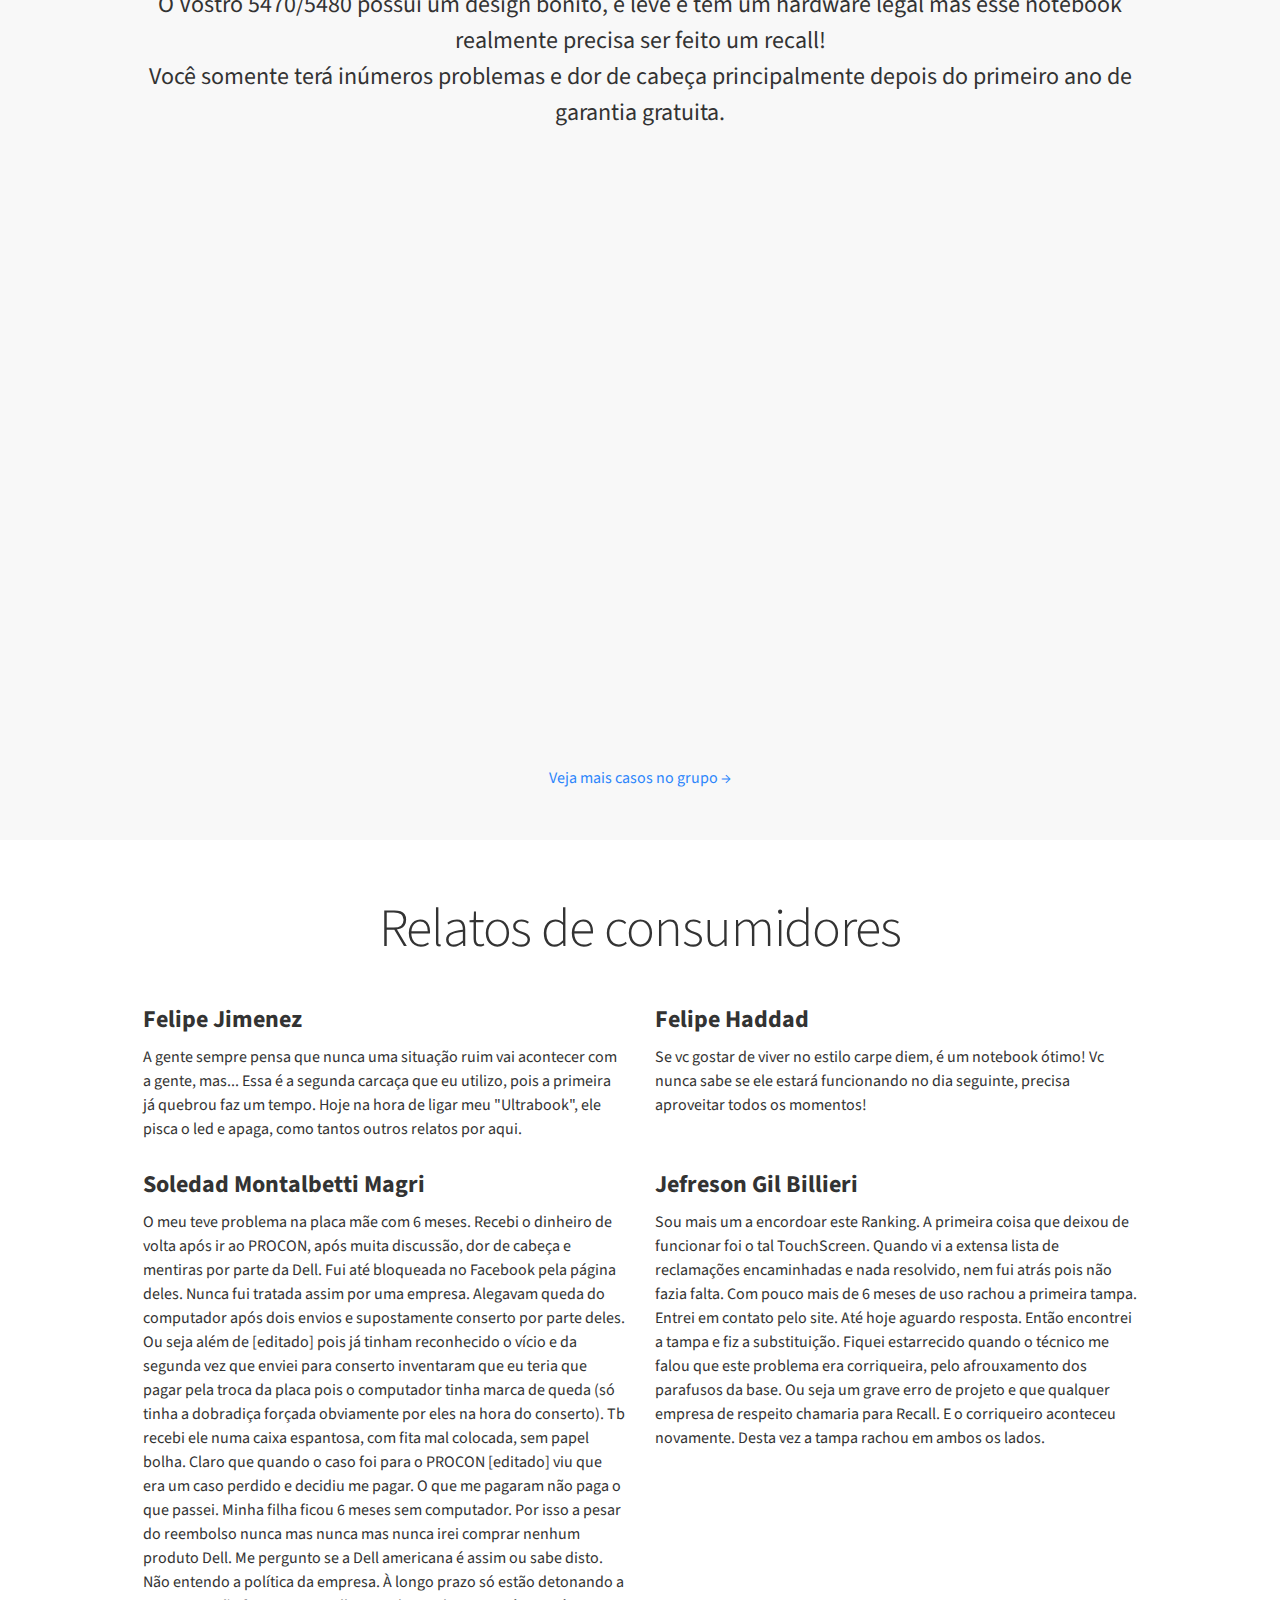
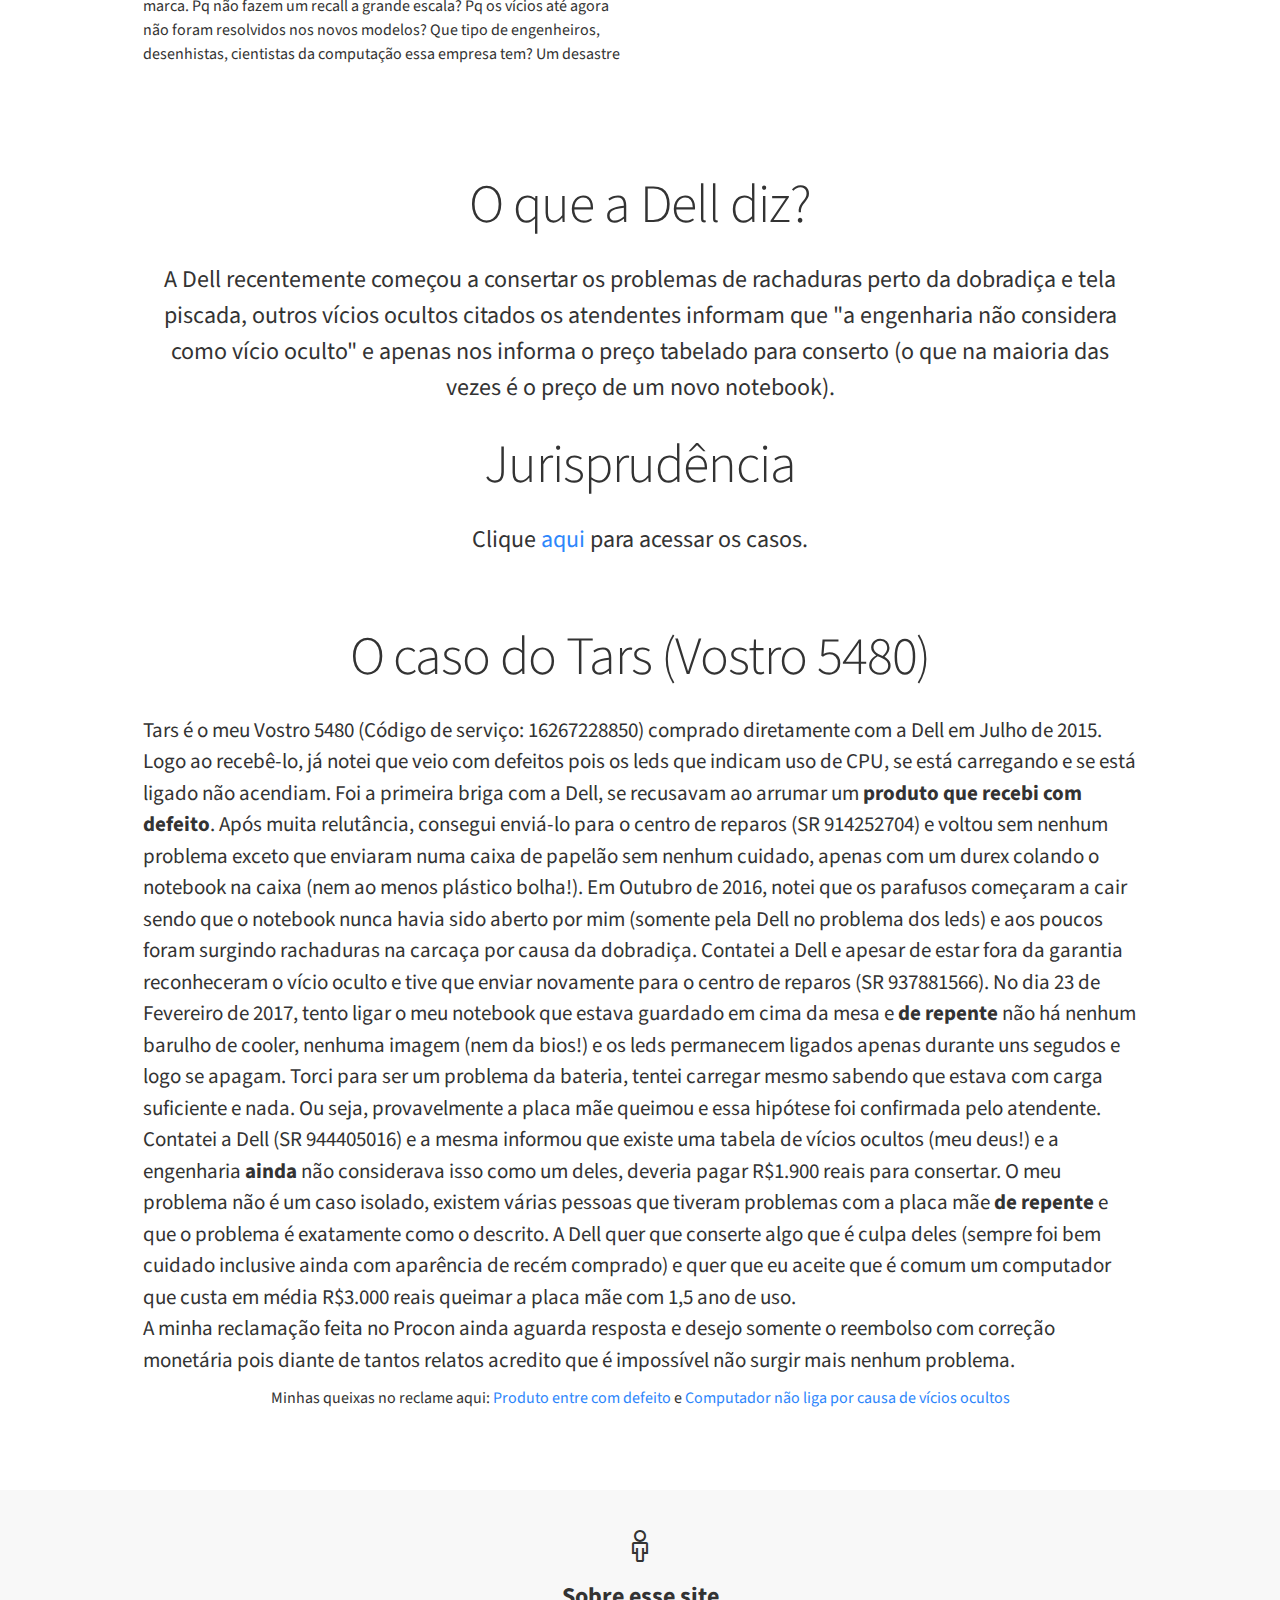
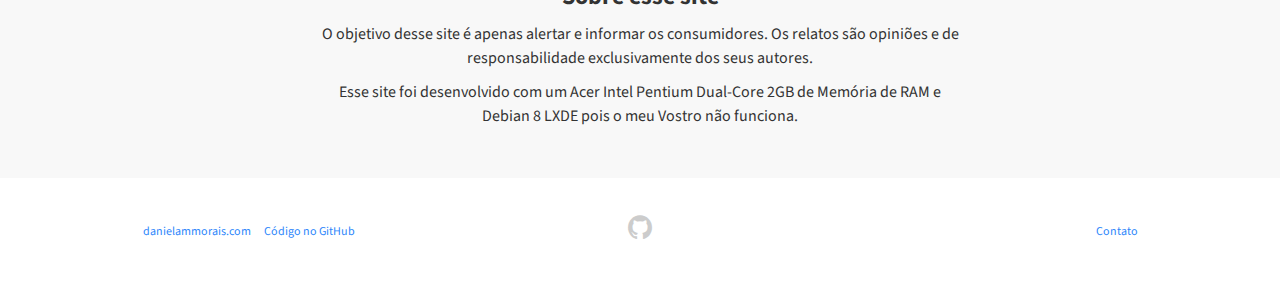
==== commit 4119ed4b: "Fechar tag" ====
--- a/index.html
+++ b/index.html
@@ -1,6 +1,6 @@
 <!DOCTYPE html>
 <html lang="en">
-<title>Não compre Dell: Evite dor de cabeça
+<title>Não compre Dell: Evite dor de cabeça</title>
 <head>
   <meta charset="utf-8">
   <meta http-equiv="X-UA-Compatible" content="IE=edge">
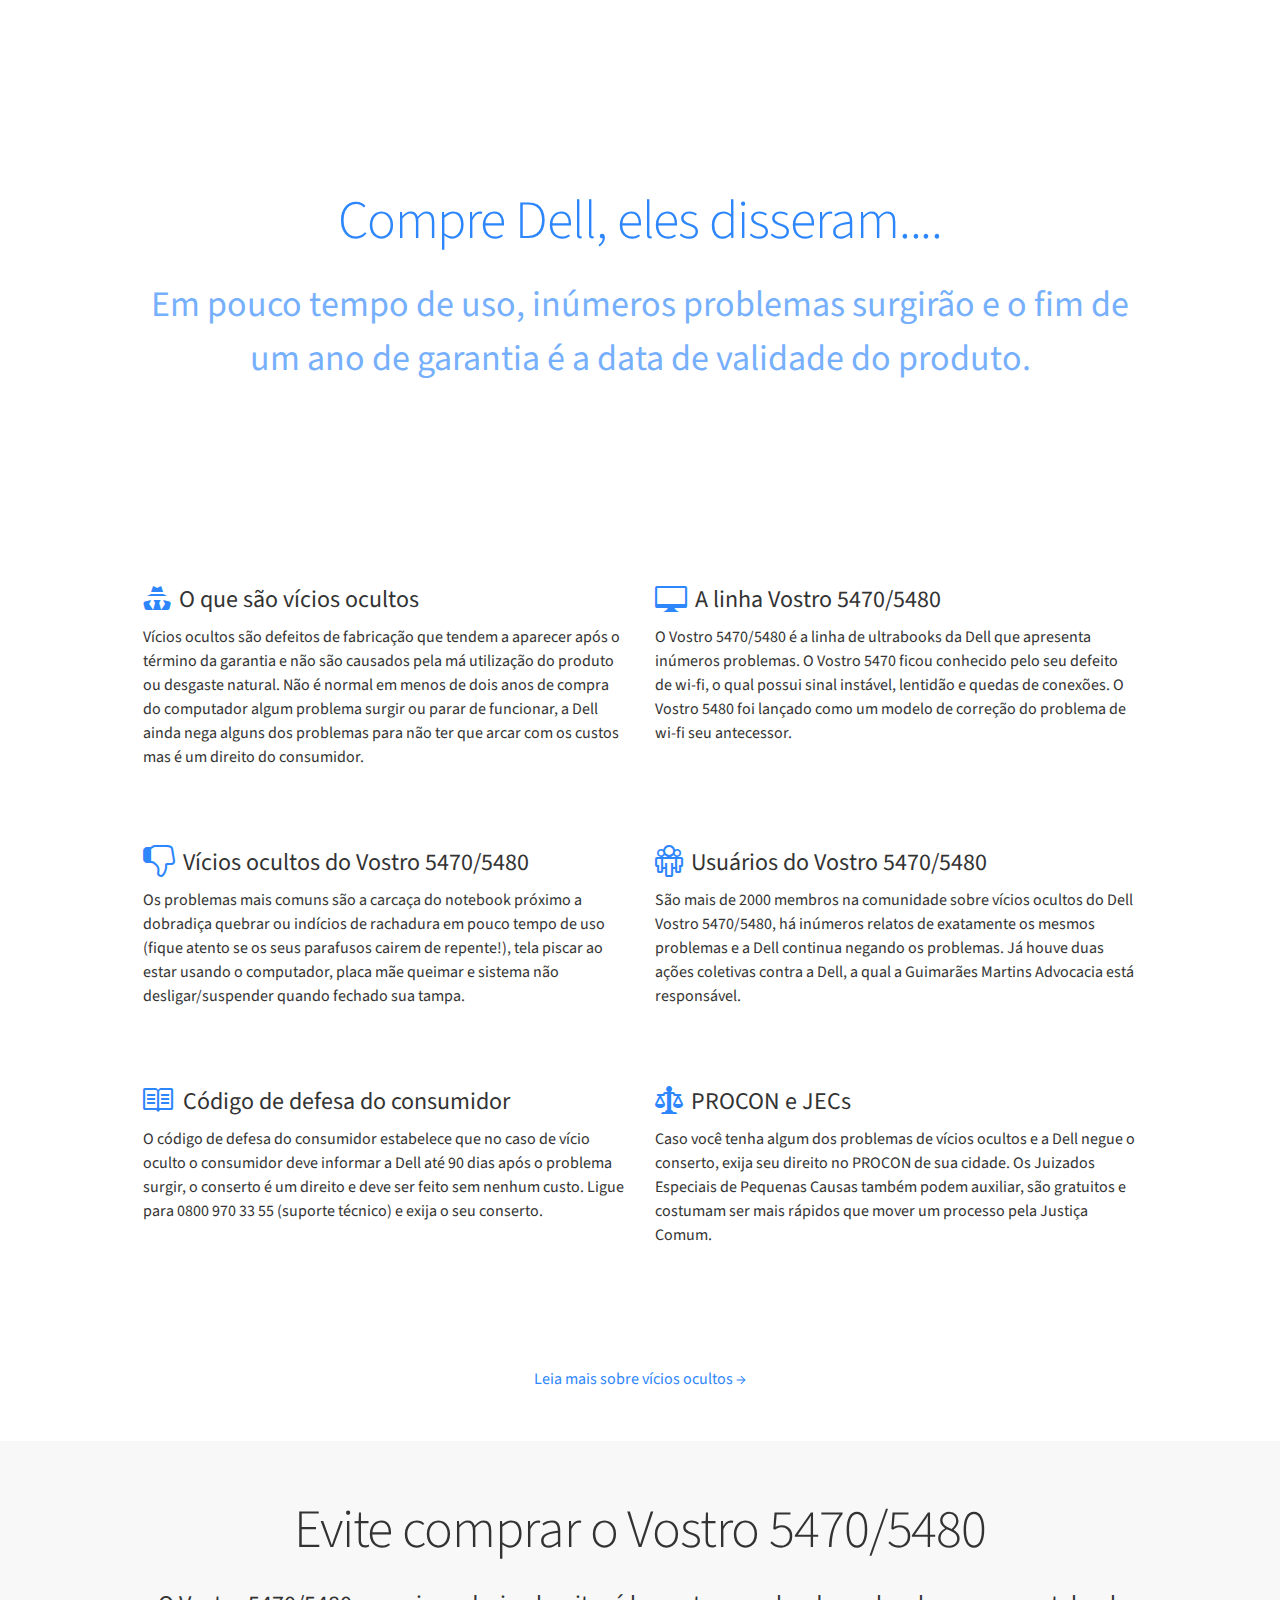
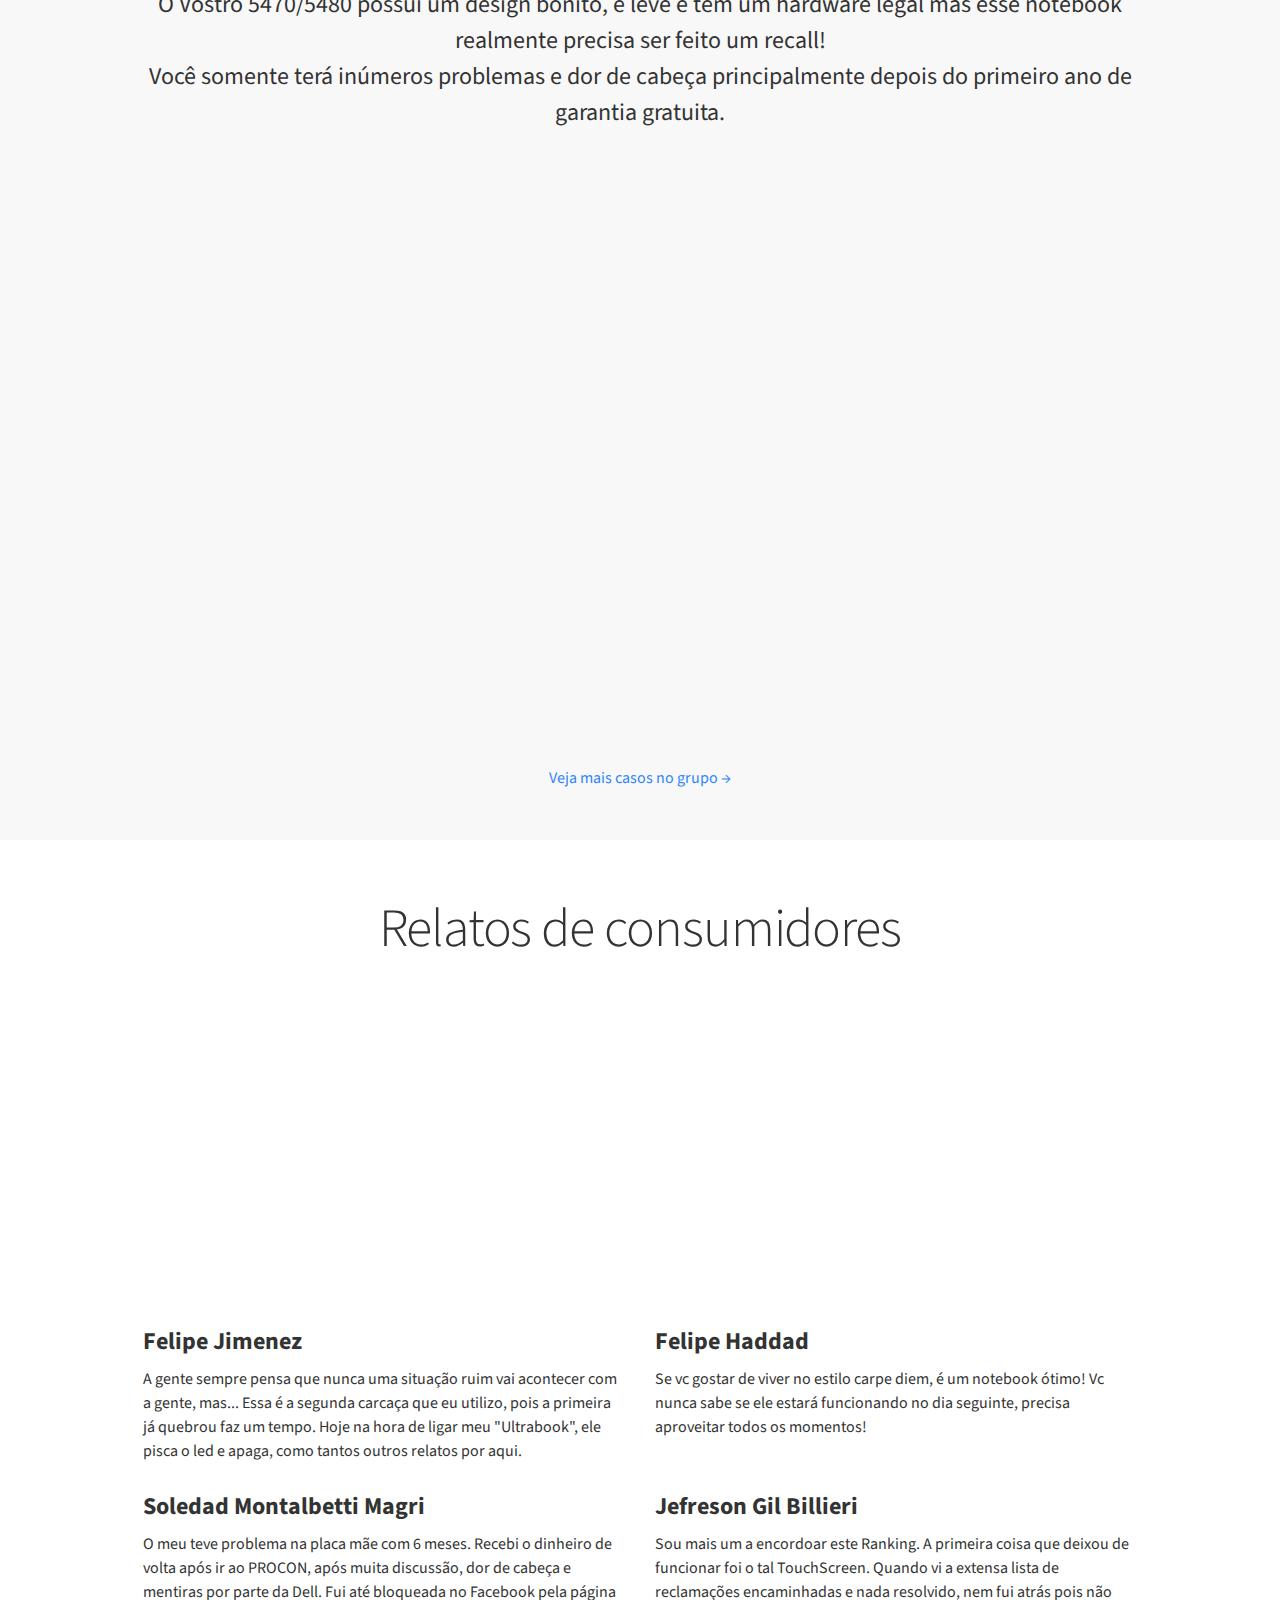
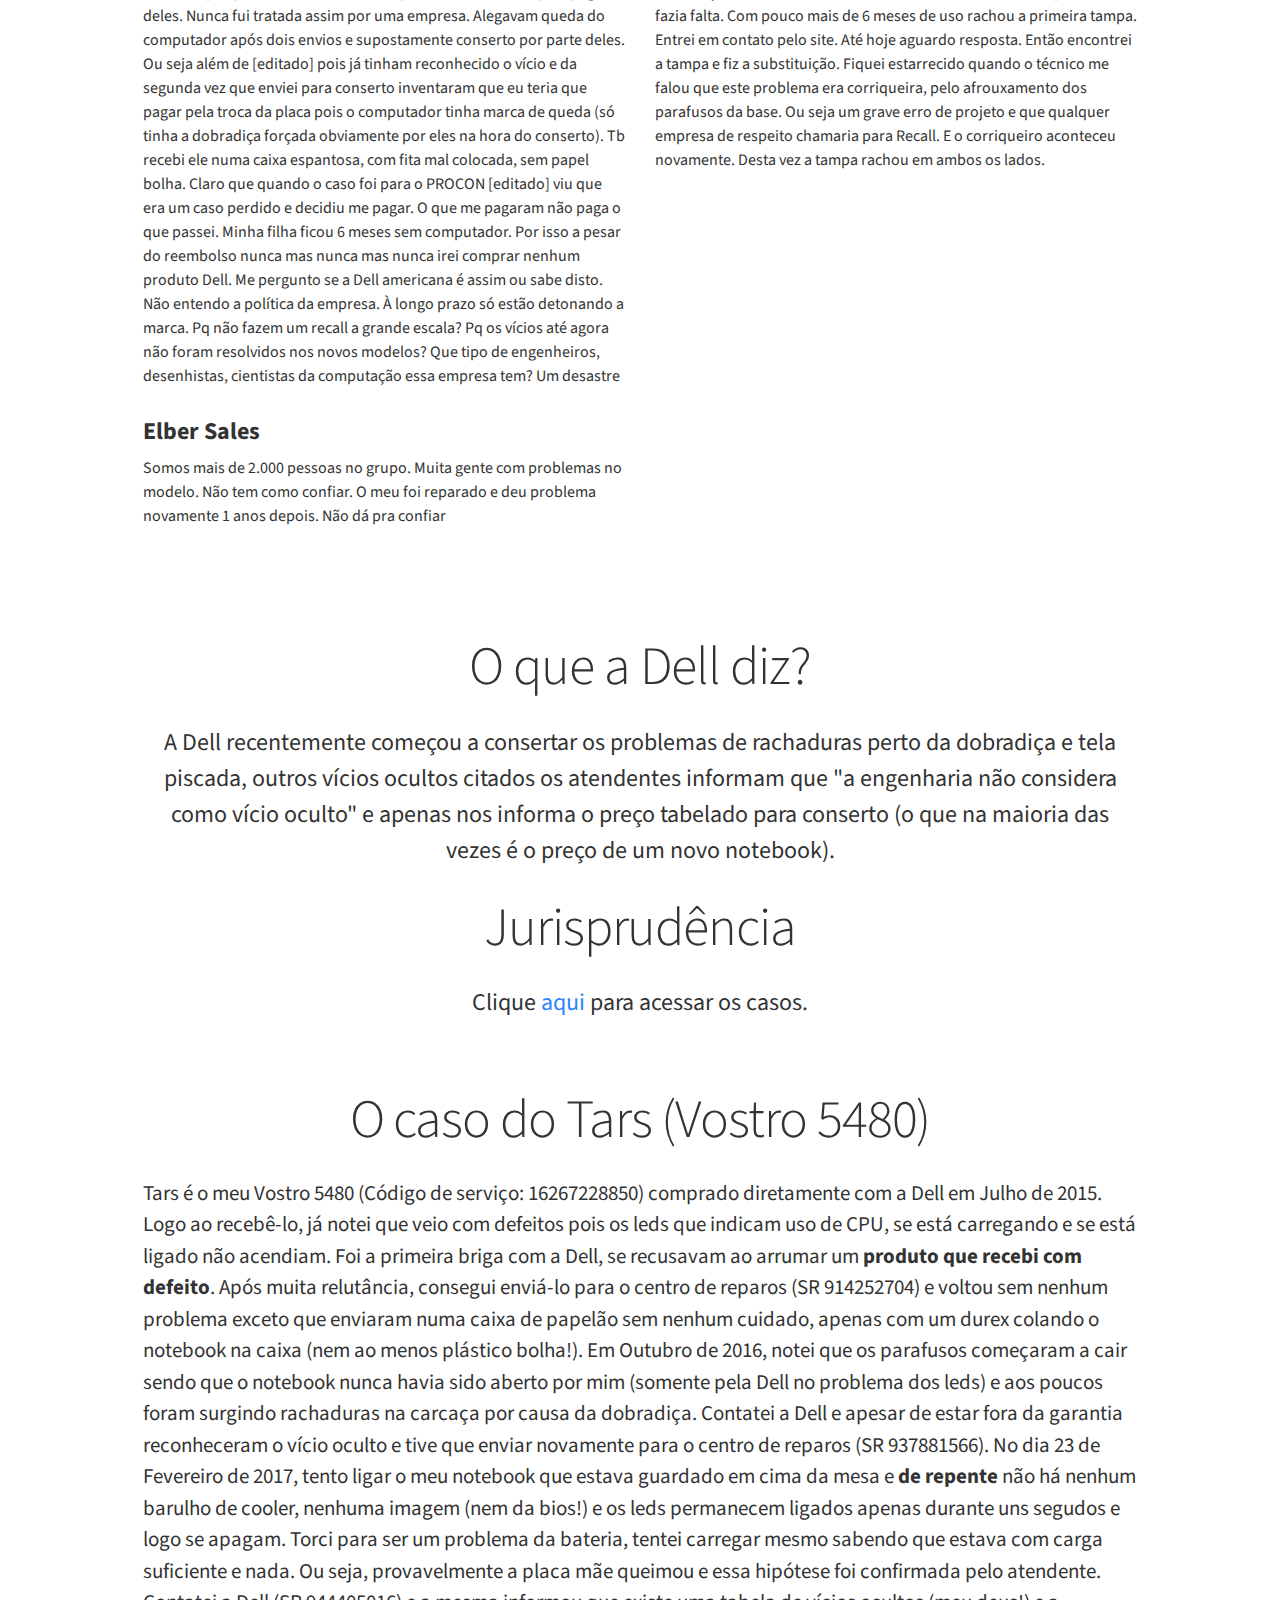
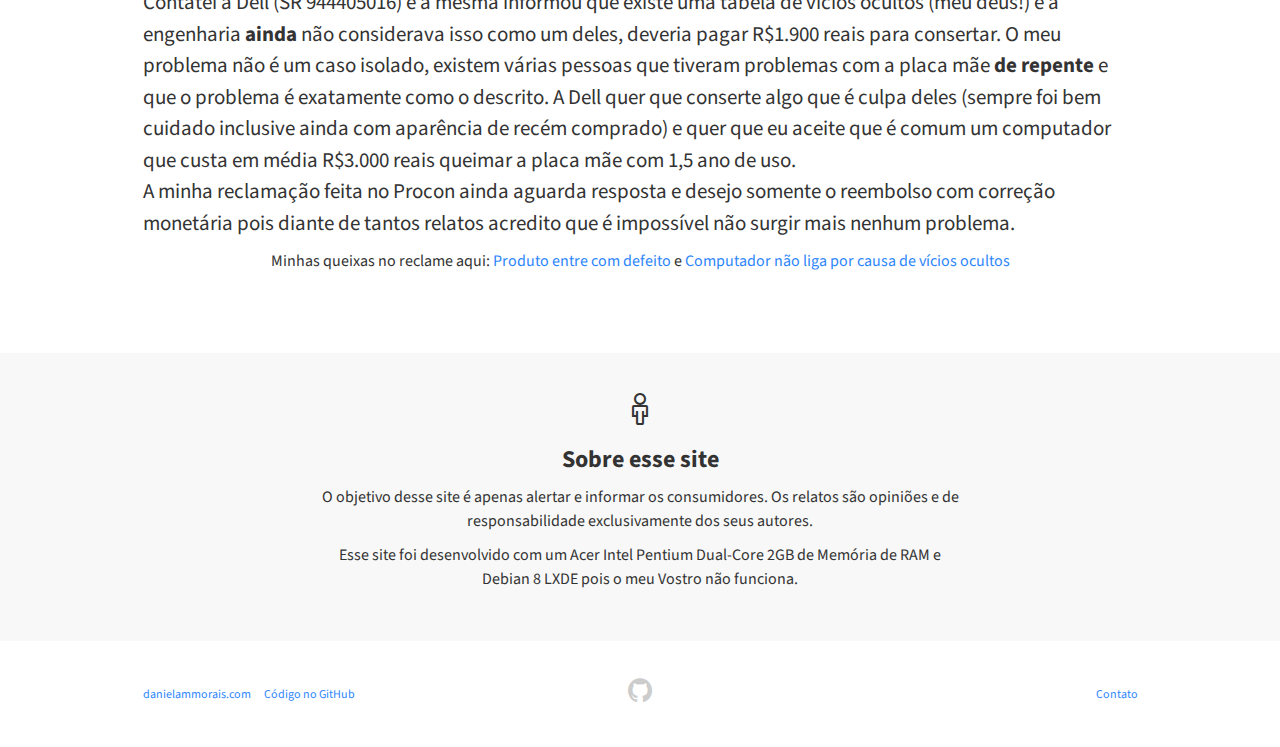
==== commit cb473509: "Insercao de video" ====
--- a/index.html
+++ b/index.html
@@ -1,6 +1,5 @@
 <!DOCTYPE html>
 <html lang="en">
-<title>Não compre Dell: Evite dor de cabeça</title>
 <head>
   <meta charset="utf-8">
   <meta http-equiv="X-UA-Compatible" content="IE=edge">
@@ -165,6 +164,9 @@
   <h1 id="join-the-revolution">Relatos de consumidores</h1>
   <div class="container">
 	<div class="row">
+	<iframe width="560" height="315" src="https://www.youtube.com/embed/vtN2-9oA3jU" frameborder="0" allowfullscreen></iframe>
+	</div>
+	<div class="row">
 	<div class="col-md-6 feature">
 	<h3 align="left">Felipe Jimenez</h3>
     <p align="left">A gente sempre pensa que nunca uma situação ruim vai acontecer com a gente, mas... Essa é a segunda carcaça que eu utilizo, pois a primeira já quebrou faz um tempo. Hoje na hora de ligar meu "Ultrabook", ele pisca o led e apaga, como tantos outros relatos por aqui.</p>
@@ -183,6 +185,12 @@
 		<h3 align="left">Jefreson Gil Billieri</h3>
     <p align="left">Sou mais um a encordoar este Ranking. A primeira coisa que deixou de funcionar foi o tal TouchScreen. Quando vi a extensa lista de reclamações encaminhadas e nada resolvido, nem fui atrás pois não fazia falta. Com pouco mais de 6 meses de uso rachou a primeira tampa. Entrei em contato pelo site. Até hoje aguardo resposta. Então encontrei a tampa e fiz a substituição. Fiquei estarrecido quando o técnico me falou que este problema era corriqueira, pelo afrouxamento dos parafusos da base. Ou seja um grave erro de projeto e que qualquer empresa de respeito chamaria para Recall. E o corriqueiro aconteceu novamente. Desta vez a tampa rachou em ambos os lados.</p>
       </div>
+  </div>
+  <div class="row">
+  <div class="col-md-6 feature">
+	<h3 align="left">Elber Sales</h3>
+	<p align="left">Somos mais de 2.000 pessoas no grupo. Muita gente com problemas no modelo. Não tem como confiar. O meu foi reparado e deu problema novamente 1 anos depois. Não dá pra confiar</p>
+	
   </div>
   </div>
   </div>
@@ -245,5 +253,5 @@
     
   </body>
 </html>
-<!-- Proudly powered by GitHub Pages ~ Generated 2017-02-26 15:45:40 -0300 -->
-
+<!-- Proudly powered by GitHub Pages ~ Generated 2017-02-27 20:29:52 -0300 -->
+
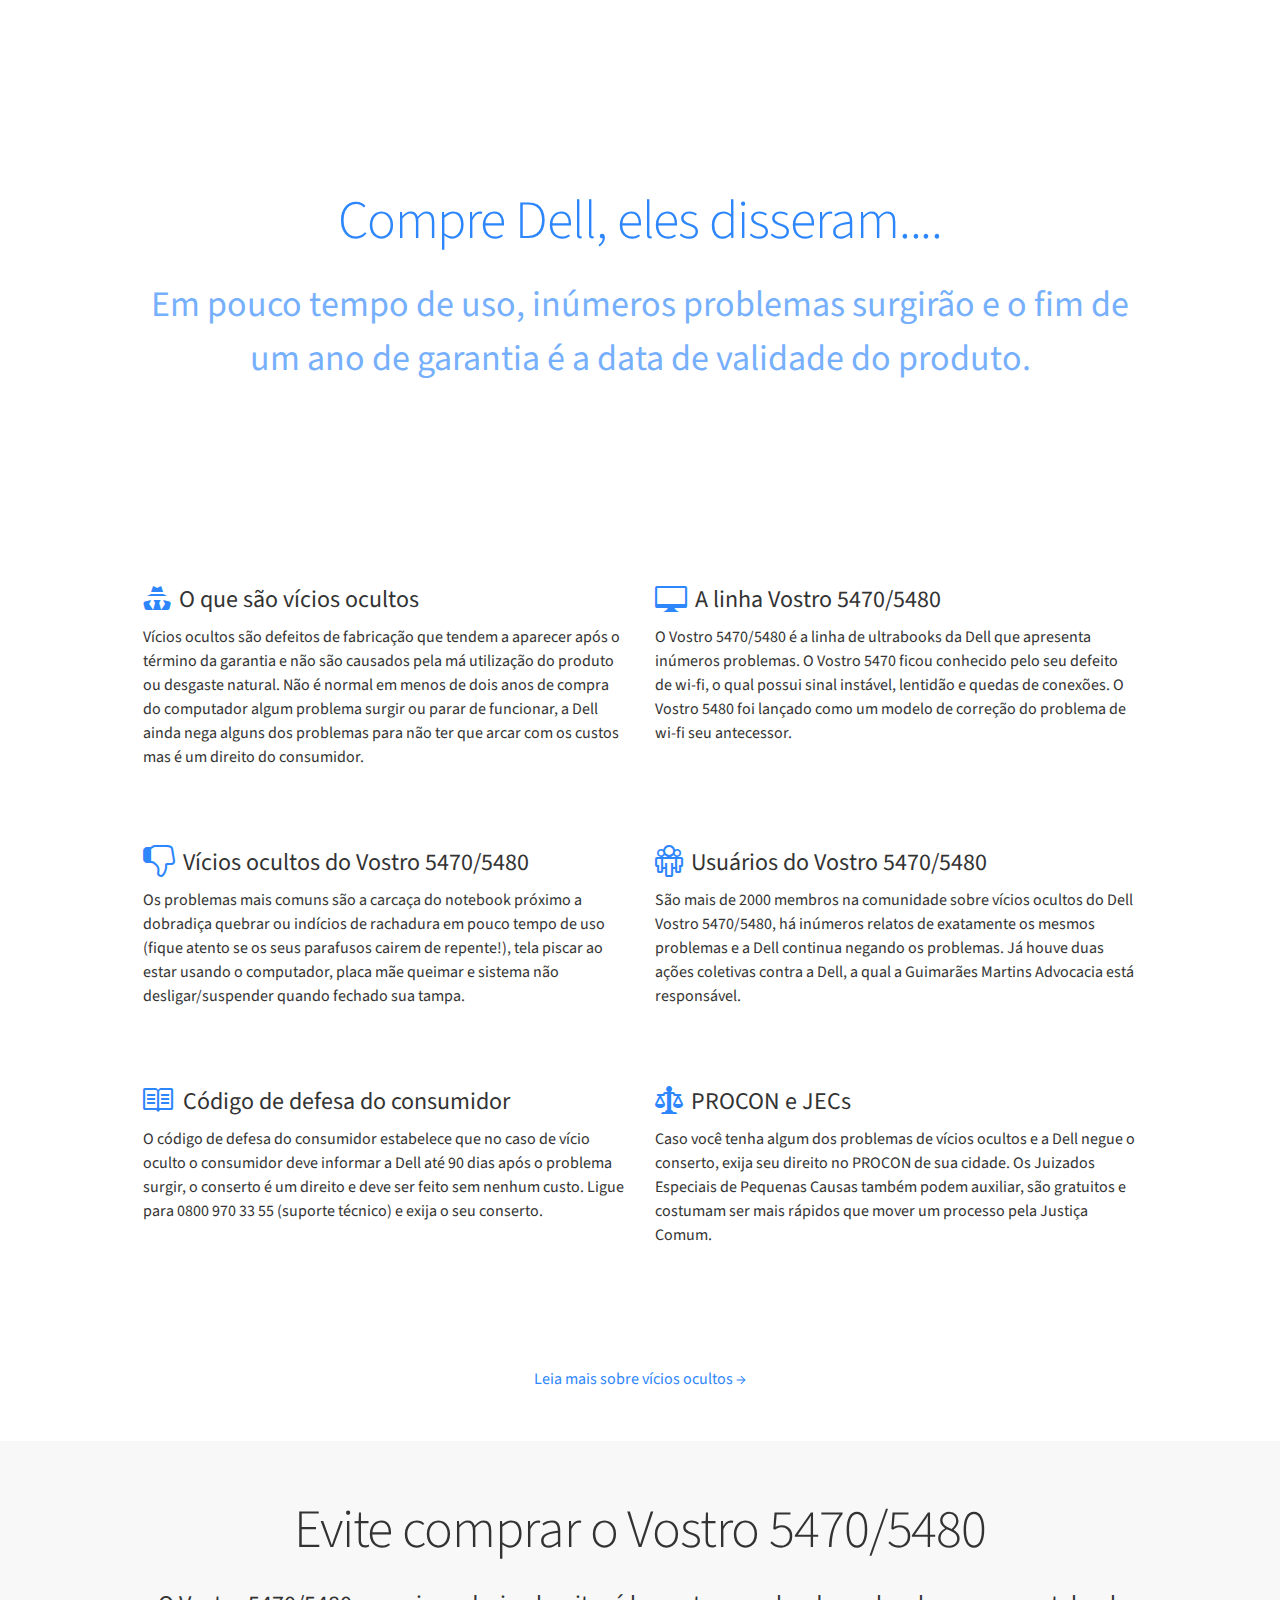
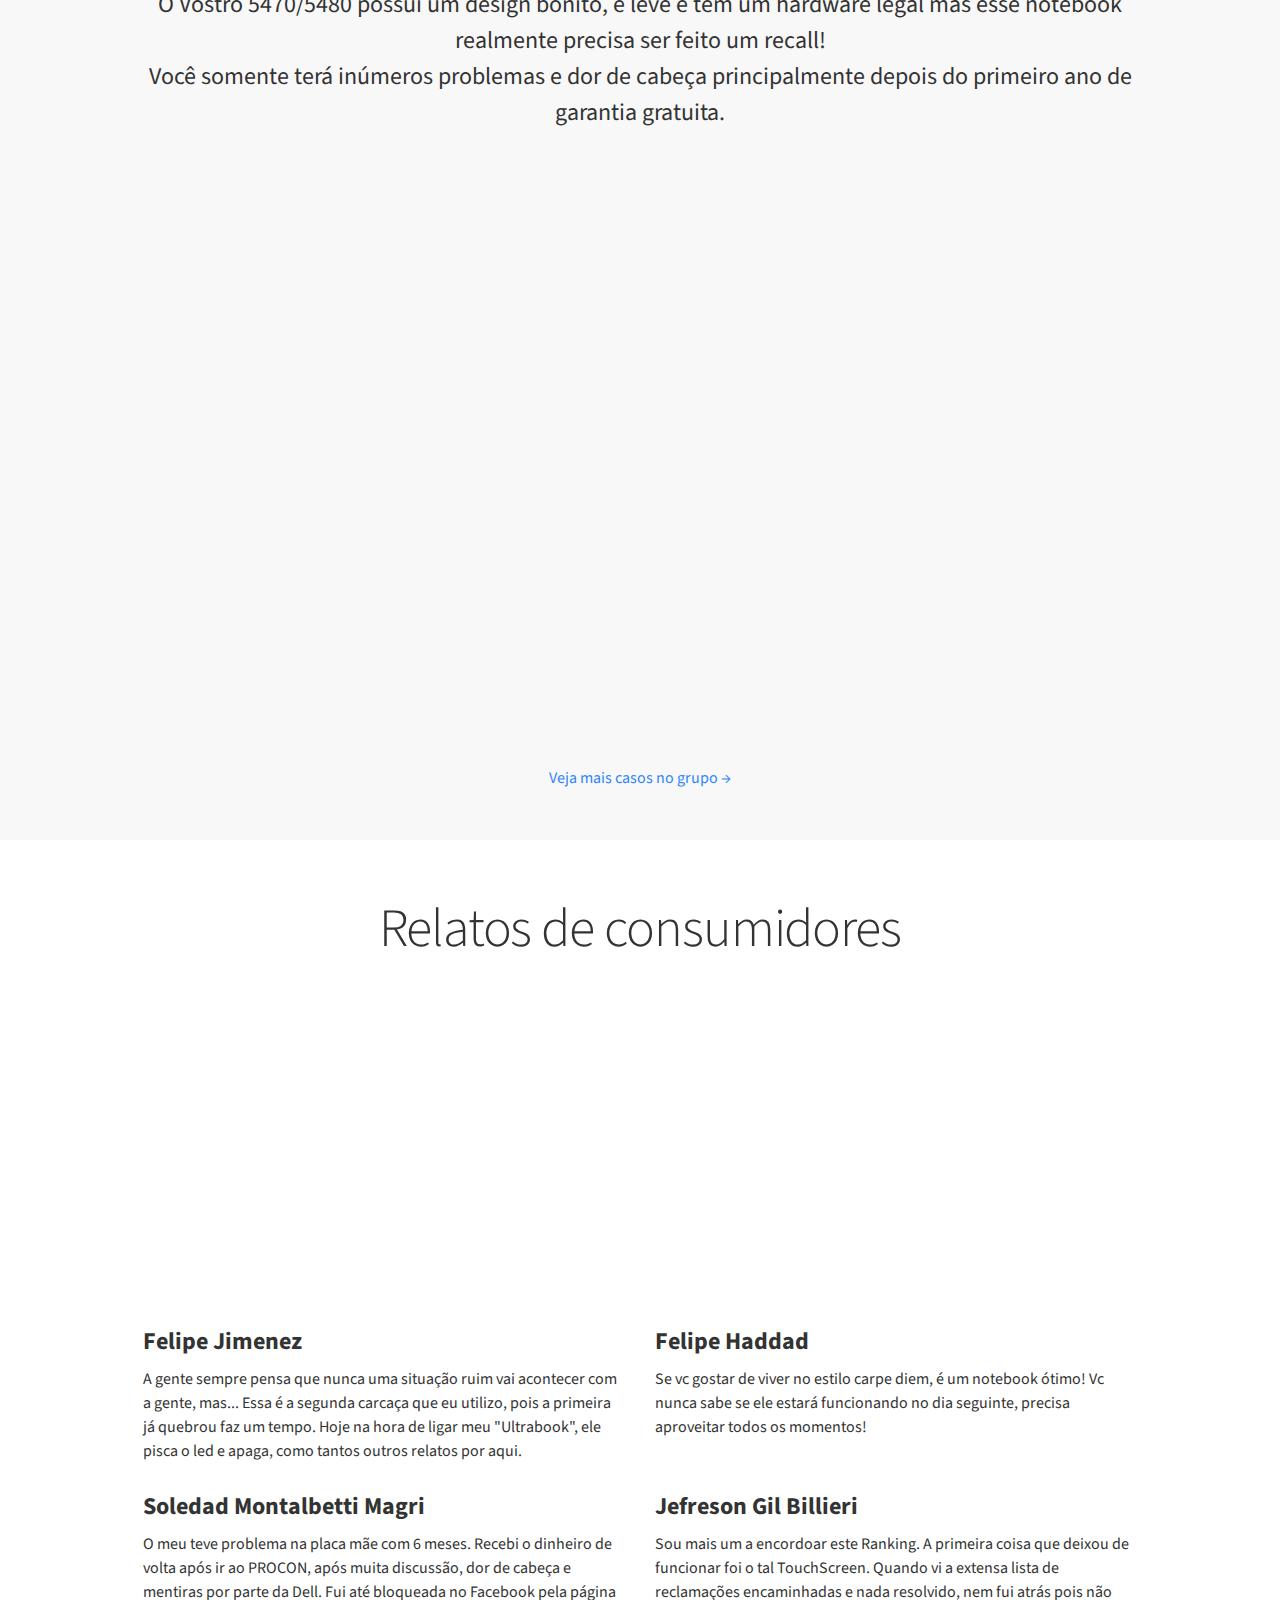
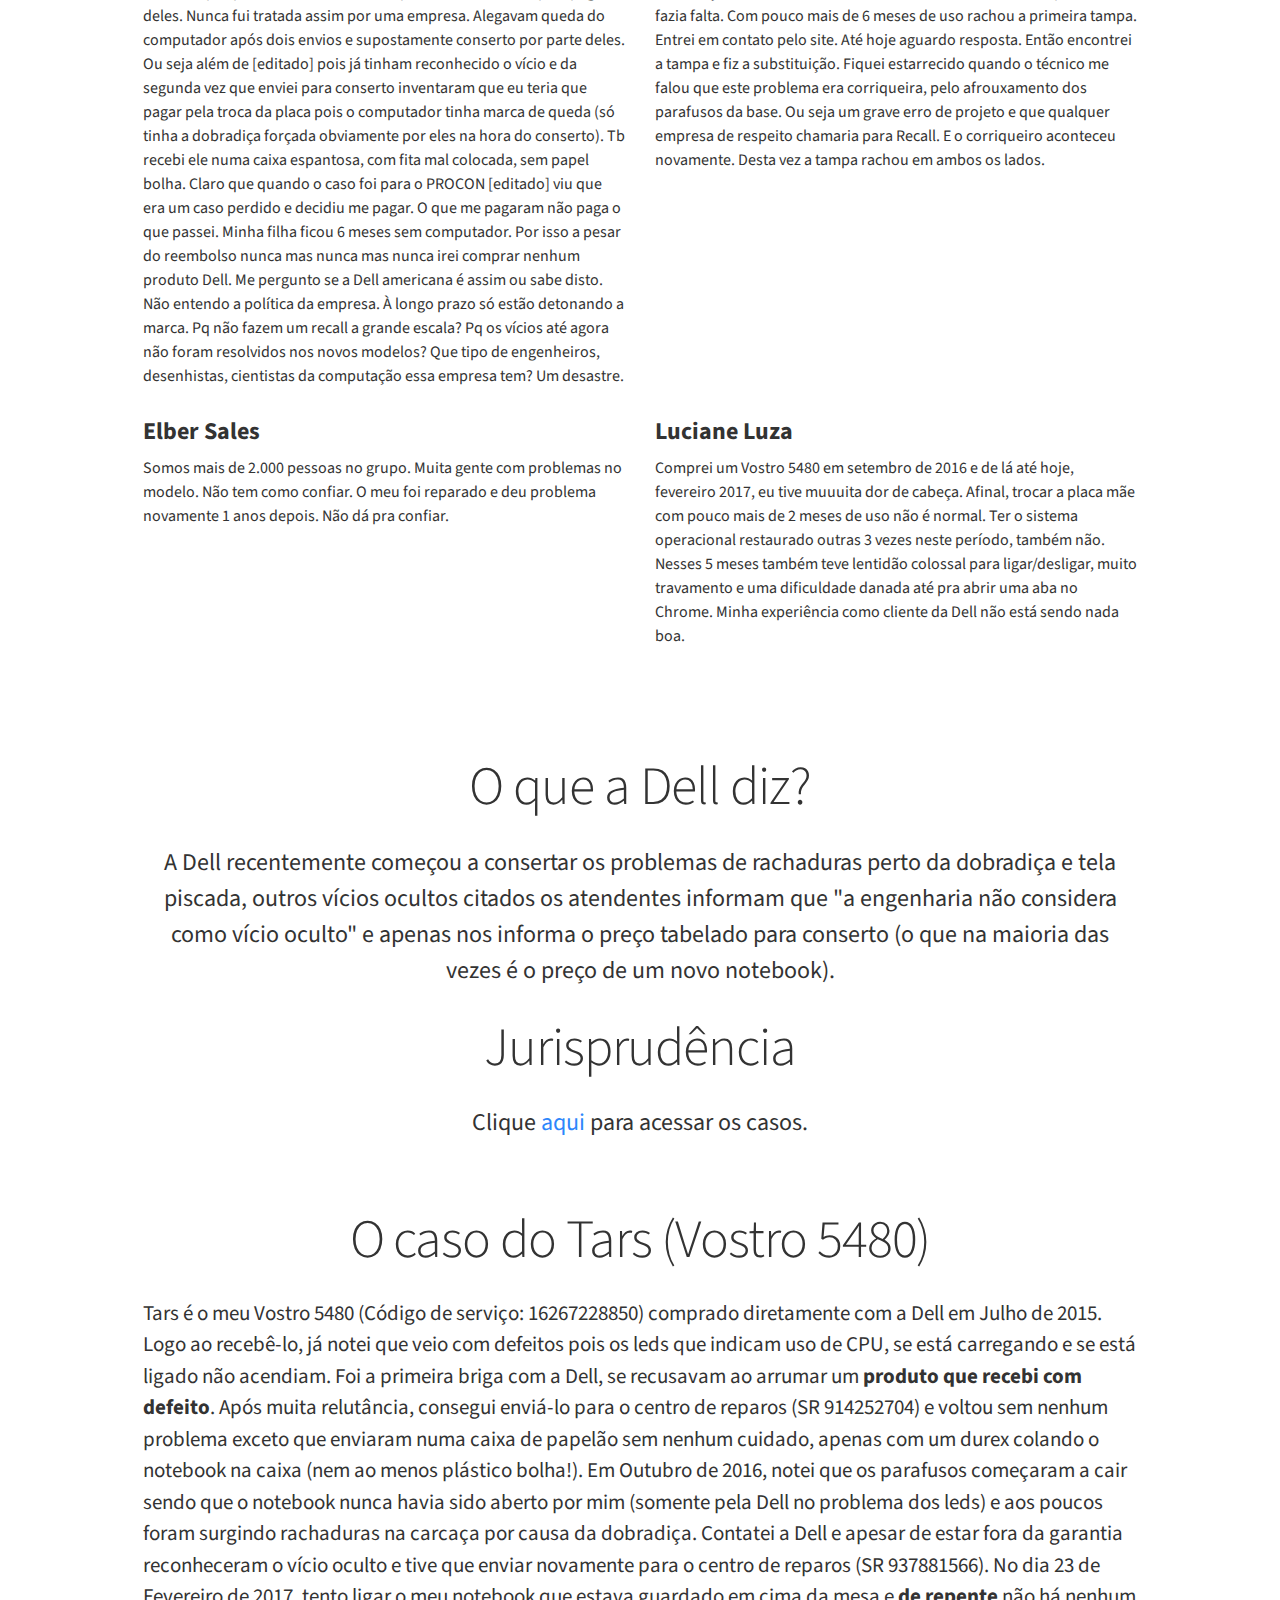
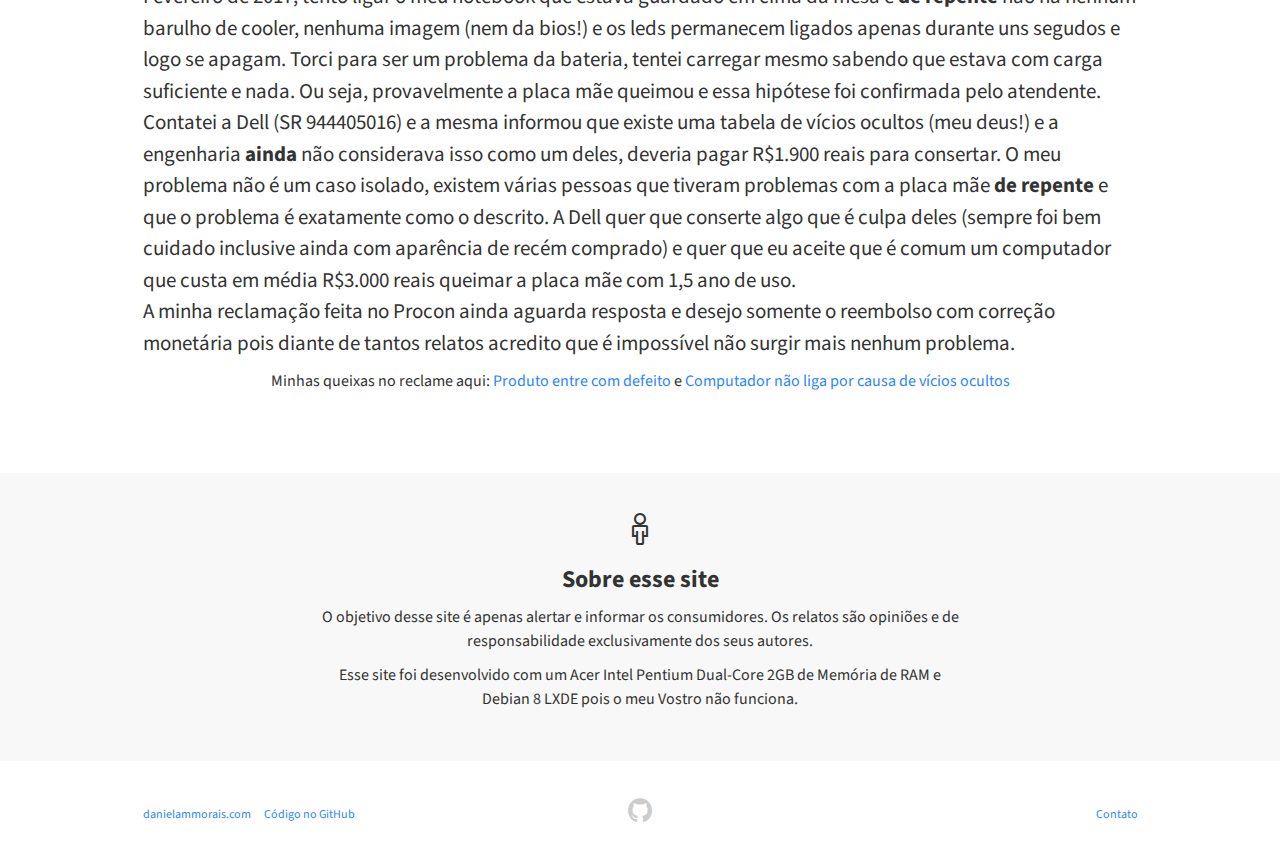
==== commit 78126d9f: "Novo relato" ====
--- a/index.html
+++ b/index.html
@@ -1,5 +1,6 @@
 <!DOCTYPE html>
 <html lang="en">
+<title>Não compre Dell: Evite dor de cabeça</title>
 <head>
   <meta charset="utf-8">
   <meta http-equiv="X-UA-Compatible" content="IE=edge">
@@ -179,7 +180,7 @@
 	<div class="row">
     <div class="col-md-6 feature">
         <h3 align="left">Soledad Montalbetti Magri</h3>
-        <p align="left">O meu teve problema na placa mãe com 6 meses. Recebi o dinheiro de volta após ir ao PROCON, após muita discussão, dor de cabeça e mentiras por parte da Dell. Fui até bloqueada no Facebook pela página deles. Nunca fui tratada assim por uma empresa. Alegavam queda do computador após dois envios e supostamente conserto por parte deles. Ou seja além de [editado] pois já tinham reconhecido o vício e da segunda vez que enviei para conserto inventaram que eu teria que pagar pela troca da placa pois o computador tinha marca de queda (só tinha a dobradiça forçada obviamente por eles na hora do conserto). Tb recebi ele numa caixa espantosa, com fita mal colocada, sem papel bolha. Claro que quando o caso foi para o PROCON [editado] viu que era um caso perdido e decidiu me pagar. O que me pagaram não paga o que passei. Minha filha ficou 6 meses sem computador. Por isso a pesar do reembolso nunca mas nunca mas nunca irei comprar nenhum produto Dell. Me pergunto se a Dell americana é assim ou sabe disto. Não entendo a política da empresa. À longo prazo só estão detonando a marca. Pq não fazem um recall a grande escala? Pq os vícios até agora não foram resolvidos nos novos modelos? Que tipo de engenheiros, desenhistas, cientistas da computação essa empresa tem? Um desastre</p>
+        <p align="left">O meu teve problema na placa mãe com 6 meses. Recebi o dinheiro de volta após ir ao PROCON, após muita discussão, dor de cabeça e mentiras por parte da Dell. Fui até bloqueada no Facebook pela página deles. Nunca fui tratada assim por uma empresa. Alegavam queda do computador após dois envios e supostamente conserto por parte deles. Ou seja além de [editado] pois já tinham reconhecido o vício e da segunda vez que enviei para conserto inventaram que eu teria que pagar pela troca da placa pois o computador tinha marca de queda (só tinha a dobradiça forçada obviamente por eles na hora do conserto). Tb recebi ele numa caixa espantosa, com fita mal colocada, sem papel bolha. Claro que quando o caso foi para o PROCON [editado] viu que era um caso perdido e decidiu me pagar. O que me pagaram não paga o que passei. Minha filha ficou 6 meses sem computador. Por isso a pesar do reembolso nunca mas nunca mas nunca irei comprar nenhum produto Dell. Me pergunto se a Dell americana é assim ou sabe disto. Não entendo a política da empresa. À longo prazo só estão detonando a marca. Pq não fazem um recall a grande escala? Pq os vícios até agora não foram resolvidos nos novos modelos? Que tipo de engenheiros, desenhistas, cientistas da computação essa empresa tem? Um desastre.</p>
         </div>
 	<div class="col-md-6 feature">
 		<h3 align="left">Jefreson Gil Billieri</h3>
@@ -189,8 +190,11 @@
   <div class="row">
   <div class="col-md-6 feature">
 	<h3 align="left">Elber Sales</h3>
-	<p align="left">Somos mais de 2.000 pessoas no grupo. Muita gente com problemas no modelo. Não tem como confiar. O meu foi reparado e deu problema novamente 1 anos depois. Não dá pra confiar</p>
-	
+	<p align="left">Somos mais de 2.000 pessoas no grupo. Muita gente com problemas no modelo. Não tem como confiar. O meu foi reparado e deu problema novamente 1 anos depois. Não dá pra confiar.</p>
+  </div>
+  <div class="col-md-6 feature">
+	<h3 align="left">Luciane Luza</h3>
+	<p align="left"> Comprei um Vostro 5480 em setembro de 2016 e de lá até hoje, fevereiro 2017, eu tive muuuita dor de cabeça. Afinal, trocar a placa mãe com pouco mais de 2 meses de uso não é normal. Ter o sistema operacional restaurado outras 3 vezes neste período, também não. Nesses 5 meses também teve lentidão colossal para ligar/desligar, muito travamento e uma dificuldade danada até pra abrir uma aba no Chrome. Minha experiência como cliente da Dell não está sendo nada boa.</p>
   </div>
   </div>
   </div>
@@ -253,5 +257,5 @@
     
   </body>
 </html>
-<!-- Proudly powered by GitHub Pages ~ Generated 2017-02-27 20:29:52 -0300 -->
-
+<!-- Proudly powered by GitHub Pages ~ Generated 2017-02-27 22:50:47 -0300 -->
+
